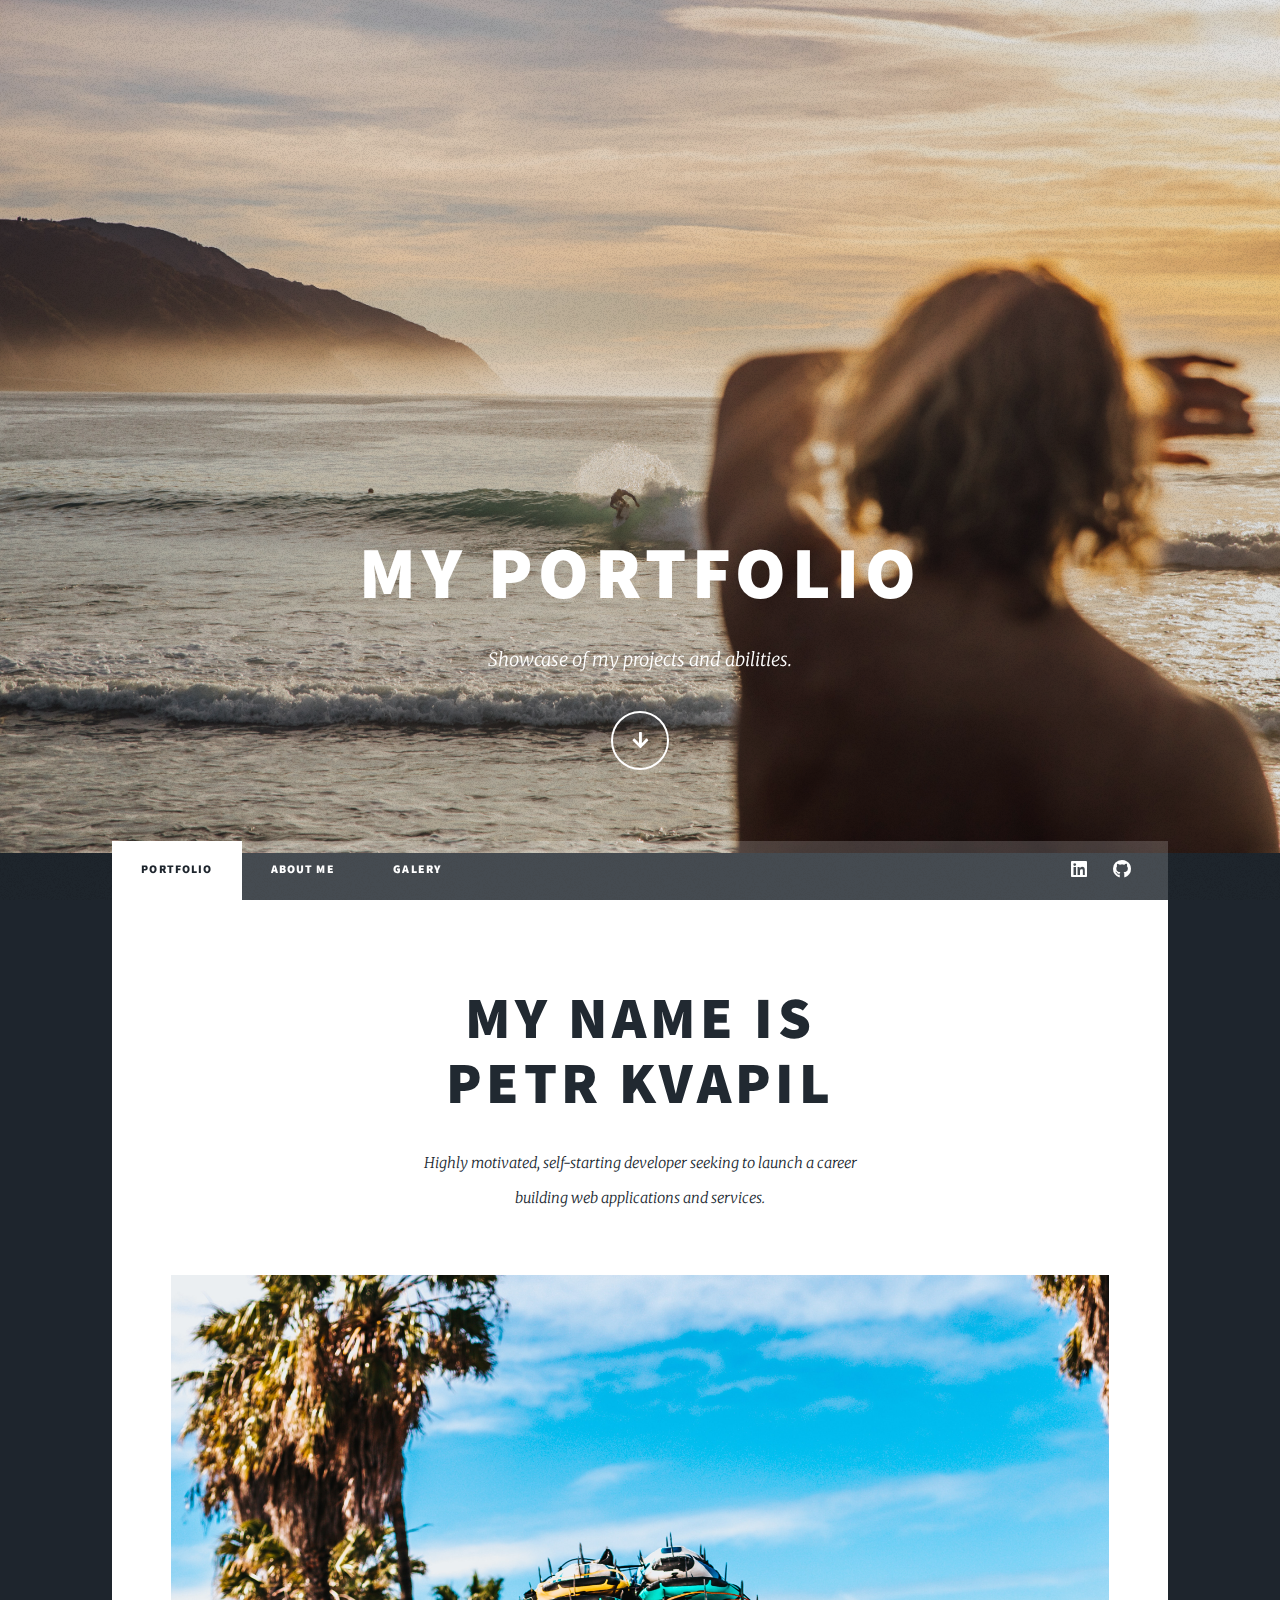
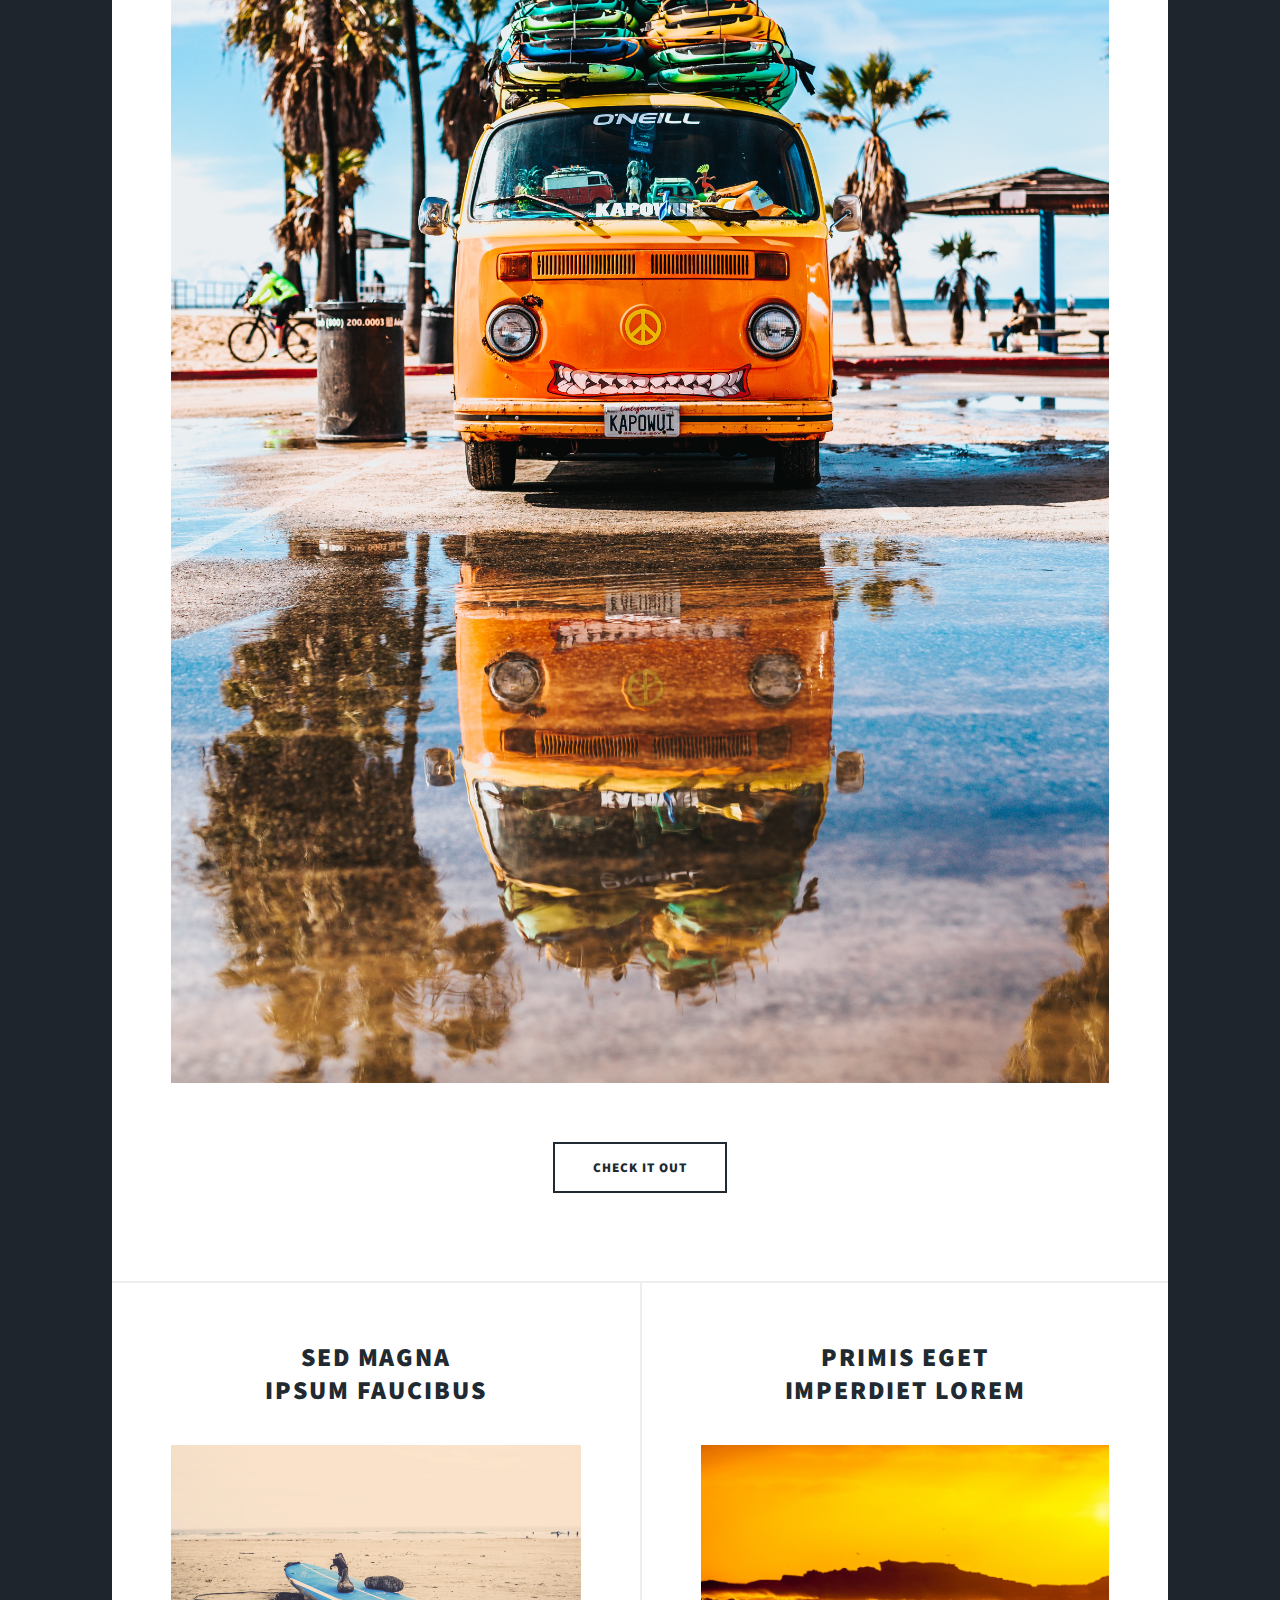
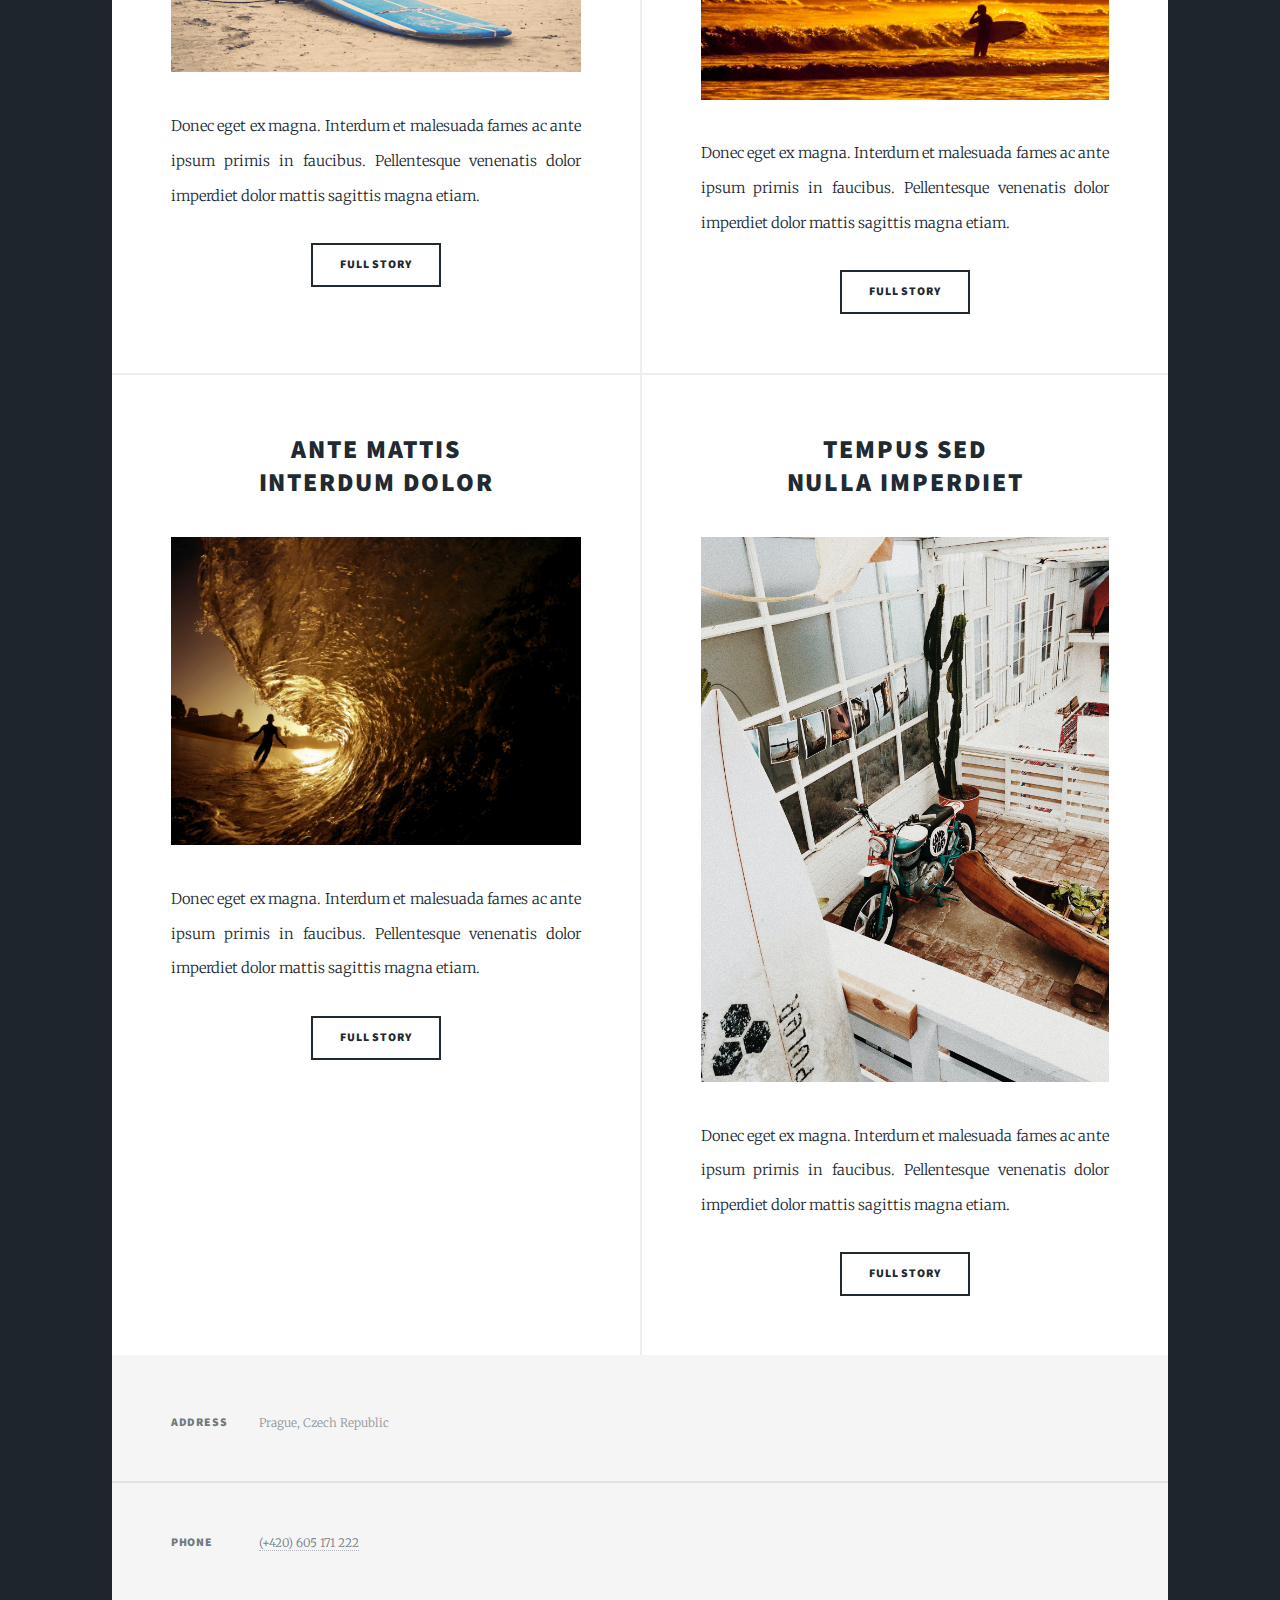
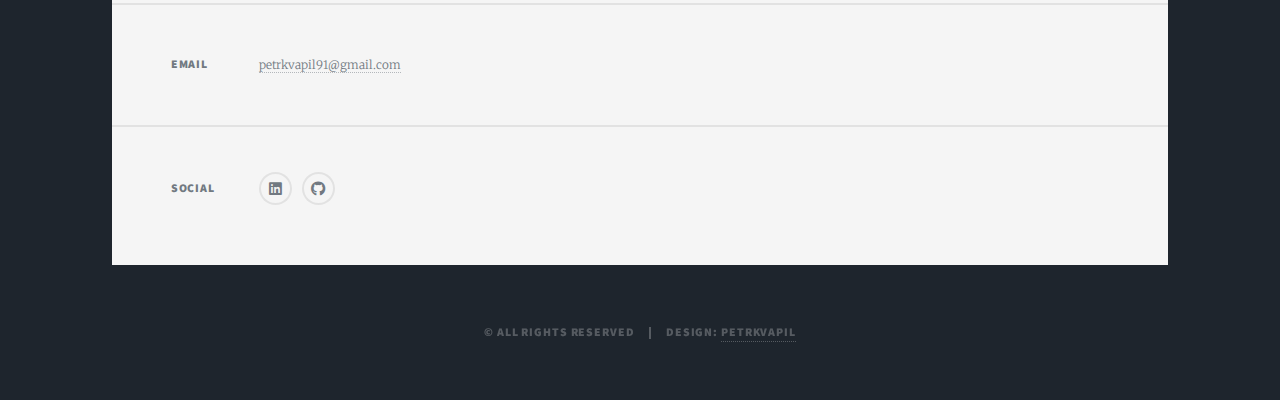
==== index.html @ bbcdee6f "portfolio update" ====
<!DOCTYPE HTML>
<html>
	<head>
		<title>PetrKl-Portfolio</title>
		<meta charset="utf-8" />
		<meta name="viewport" content="width=device-width, initial-scale=1, user-scalable=no" />
		<link rel="stylesheet" href="assets/css/main.css" />
		<noscript><link rel="stylesheet" href="assets/css/noscript.css" /></noscript>
	</head>
	<body class="is-preload">

		<!-- Wrapper -->
			<div id="wrapper" class="fade-in">

				<!-- Intro -->
					<div id="intro">
						<h1>My Portfolio</h1>
						<p>Showcase of my projects and abilities.</p>
						<ul class="actions">
							<li><a href="#header" class="button icon solid solo fa-arrow-down scrolly">Continue</a></li>
						</ul>
					</div>

				<!-- Header -->
					<header id="header">
						<a href="index.html" class="logo">Home</a>
					</header>

				<!-- Nav -->
					<nav id="nav">
						<ul class="links">
							<li class="active"><a href="index.html">Portfolio</a></li>
							<li><a href="generic.html">About Me</a></li>
							<li><a href="elements.html">Galery</a></li>
						</ul>
						<ul class="icons">
							<li><a href="https://www.linkedin.com/in/petrkvapil91/" class="icon brands fa-linkedin"><span class="label">LinkedIn</span></a></li>
							<li><a href="https://github.com/petrkvapil91" class="icon brands fa-github"><span class="label">GitHub</span></a></li>
						</ul>
					</nav>

				<!-- Main -->
					<div id="main">

						<!-- Featured Post -->
							<article class="post featured">
								<header class="major">
									<h2><a href="#">My name is<br />
									Petr Kvapil</a></h2>
									<p>Highly motivated, self-starting developer seeking to launch a career <br />
									building web applications and services.<br /></p>
								</header>
								<a href="#" class="image main"><img src="images/pic01.jpg" alt="" /></a>
								<ul class="actions special">
									<li><a href="#" class="button large">Check it out</a></li>
								</ul>
							</article>

						<!-- Posts -->
							<section class="posts">
								<article>
									<header>
										<h2><a href="#">Sed magna<br />
										ipsum faucibus</a></h2>
									</header>
									<a href="#" class="image fit"><img src="images/pic02.jpg" alt="" /></a>
									<p>Donec eget ex magna. Interdum et malesuada fames ac ante ipsum primis in faucibus. Pellentesque venenatis dolor imperdiet dolor mattis sagittis magna etiam.</p>
									<ul class="actions special">
										<li><a href="#" class="button">Full Story</a></li>
									</ul>
								</article>
								<article>
									<header>
										<h2><a href="#">Primis eget<br />
										imperdiet lorem</a></h2>
									</header>
									<a href="#" class="image fit"><img src="images/pic03.jpg" alt="" /></a>
									<p>Donec eget ex magna. Interdum et malesuada fames ac ante ipsum primis in faucibus. Pellentesque venenatis dolor imperdiet dolor mattis sagittis magna etiam.</p>
									<ul class="actions special">
										<li><a href="#" class="button">Full Story</a></li>
									</ul>
								</article>
								<article>
									<header>
										<h2><a href="#">Ante mattis<br />
										interdum dolor</a></h2>
									</header>
									<a href="#" class="image fit"><img src="images/pic04.jpg" alt="" /></a>
									<p>Donec eget ex magna. Interdum et malesuada fames ac ante ipsum primis in faucibus. Pellentesque venenatis dolor imperdiet dolor mattis sagittis magna etiam.</p>
									<ul class="actions special">
										<li><a href="#" class="button">Full Story</a></li>
									</ul>
								</article>
								<article>
									<header>
										<h2><a href="#">Tempus sed<br />
										nulla imperdiet</a></h2>
									</header>
									<a href="#" class="image fit"><img src="images/pic05.jpg" alt="" /></a>
									<p>Donec eget ex magna. Interdum et malesuada fames ac ante ipsum primis in faucibus. Pellentesque venenatis dolor imperdiet dolor mattis sagittis magna etiam.</p>
									<ul class="actions special">
										<li><a href="#" class="button">Full Story</a></li>
									</ul>
								</article>
							</section>

					</div>

				<!-- Footer -->
					<footer id="footer">
						<section class="split contact">
							<section class="alt">
								<h3>Address</h3>
								<p>Prague, Czech Republic</p>
							</section>
							<section>
								<h3>Phone</h3>
								<p><a href="#">(+420) 605 171 222</a></p>
							</section>
							<section>
								<h3>Email</h3>
								<p><a href="#">petrkvapil91@gmail.com</a></p>
							</section>
							<section>
								<h3>Social</h3>
								<ul class="icons alt">
									<li><a href="https://www.linkedin.com/in/petrkvapil91/" class="icon brands alt fa-linkedin"><span class="label">LinkedIn</span></a></li>
									<li><a href="https://github.com/petrkvapil91" class="icon brands alt fa-github"><span class="label">GitHub</span></a></li>
								</ul>
							</section>
						</section>
					</footer>

				<!-- Copyright -->
					<div id="copyright">
						<ul><li>&copy; All Rights reserved</li><li>Design: <a href="https://github.com/petrkvapil91">PetrKvapil</a></li></ul>
					</div>

			</div>

		<!-- Scripts -->
			<script src="assets/js/jquery.min.js"></script>
			<script src="assets/js/jquery.scrollex.min.js"></script>
			<script src="assets/js/jquery.scrolly.min.js"></script>
			<script src="assets/js/browser.min.js"></script>
			<script src="assets/js/breakpoints.min.js"></script>
			<script src="assets/js/util.js"></script>
			<script src="assets/js/main.js"></script>

	</body>
</html>
---- assets/css/main.css ----
@import url(fontawesome-all.min.css);
@import url("https://fonts.googleapis.com/css?family=Merriweather:300,700,300italic,700italic|Source+Sans+Pro:900");

/*
	Massively by HTML5 UP
	html5up.net | @ajlkn
	Free for personal and commercial use under the CCA 3.0 license (html5up.net/license)
*/

html, body, div, span, applet, object,
iframe, h1, h2, h3, h4, h5, h6, p, blockquote,
pre, a, abbr, acronym, address, big, cite,
code, del, dfn, em, img, ins, kbd, q, s, samp,
small, strike, strong, sub, sup, tt, var, b,
u, i, center, dl, dt, dd, ol, ul, li, fieldset,
form, label, legend, table, caption, tbody,
tfoot, thead, tr, th, td, article, aside,
canvas, details, embed, figure, figcaption,
footer, header, hgroup, menu, nav, output, ruby,
section, summary, time, mark, audio, video {
	margin: 0;
	padding: 0;
	border: 0;
	font-size: 100%;
	font: inherit;
	vertical-align: baseline;}

article, aside, details, figcaption, figure,
footer, header, hgroup, menu, nav, section {
	display: block;}

body {
	line-height: 1;
}

ol, ul {
	list-style: none;
}

blockquote, q {
	quotes: none;
}

	blockquote:before, blockquote:after, q:before, q:after {
		content: '';
		content: none;
	}

table {
	border-collapse: collapse;
	border-spacing: 0;
}

body {
	-webkit-text-size-adjust: none;
}

mark {
	background-color: transparent;
	color: inherit;
}

input::-moz-focus-inner {
	border: 0;
	padding: 0;
}

input, select, textarea {
	-moz-appearance: none;
	-webkit-appearance: none;
	-ms-appearance: none;
	appearance: none;
}

/* Basic */

	@-ms-viewport {
		width: device-width;
	}

	body {
		-ms-overflow-style: scrollbar;
	}

	@media screen and (max-width: 480px) {

		html, body {
			min-width: 320px;
		}

	}

	html {
		box-sizing: border-box;
	}

	*, *:before, *:after {
		box-sizing: inherit;
	}

	body {
		background-color: #1e252d;
	}

		body.is-preload *, body.is-preload *:before, body.is-preload *:after {
			-moz-animation: none !important;
			-webkit-animation: none !important;
			-ms-animation: none !important;
			animation: none !important;
			-moz-transition: none !important;
			-webkit-transition: none !important;
			-ms-transition: none !important;
			transition: none !important;
		}

/* Type */

	html {
		font-size: 16pt;
	}

		@media screen and (max-width: 1680px) {

			html {
				font-size: 12pt;
			}

		}

		@media screen and (max-width: 1280px) {

			html {
				font-size: 11pt;
			}

		}

		@media screen and (max-width: 360px) {

			html {
				font-size: 10pt;
			}

		}

	body {
		color: #212931;
	}

	body, input, select, textarea {
		font-family: "Merriweather", Georgia, serif;
		font-weight: 300;
		font-size: 1rem;
		line-height: 2.375;
	}

	a {
		-moz-transition: color 0.2s ease-in-out, background-color 0.2s ease-in-out, border-color 0.2s ease-in-out, box-shadow 0.2s ease-in-out;
		-webkit-transition: color 0.2s ease-in-out, background-color 0.2s ease-in-out, border-color 0.2s ease-in-out, box-shadow 0.2s ease-in-out;
		-ms-transition: color 0.2s ease-in-out, background-color 0.2s ease-in-out, border-color 0.2s ease-in-out, box-shadow 0.2s ease-in-out;
		transition: color 0.2s ease-in-out, background-color 0.2s ease-in-out, border-color 0.2s ease-in-out, box-shadow 0.2s ease-in-out;
		border-bottom: dotted 1px;
		text-decoration: none;
	}

		a:hover {
			border-bottom-color: transparent;
		}

	strong, b {
		font-weight: 600;
	}

	em, i {
		font-style: italic;
	}

	p {
		text-align: justify;
		margin: 0 0 2rem 0;
	}

	h1, h2, h3, h4, h5, h6 {
		font-family: "Source Sans Pro", Helvetica, sans-serif;
		font-weight: 900;
		line-height: 1.5;
		letter-spacing: 0.075em;
		text-transform: uppercase;
		margin: 0 0 1rem 0;
	}

		h1 a, h2 a, h3 a, h4 a, h5 a, h6 a {
			border-bottom: 0;
			color: inherit;
			text-decoration: none;
		}

	h1 {
		font-size: 4rem;
		line-height: 1.1;
		margin: 0 0 2rem 0;
	}

	h2 {
		font-size: 1.75rem;
		line-height: 1.3;
		margin: 0 0 1.5rem 0;
	}

	h3 {
		font-size: 1.25rem;
		margin: 0 0 1.5rem 0;
	}

	h4 {
		font-size: 1rem;
	}

	h5 {
		font-size: 0.9rem;
	}

	h6 {
		font-size: 0.8rem;
	}

	sub {
		font-size: 0.8rem;
		position: relative;
		top: 0.5rem;
	}

	sup {
		font-size: 0.8rem;
		position: relative;
		top: -0.5rem;
	}

	blockquote {
		border-left: solid 4px;
		font-style: italic;
		margin: 0 0 2rem 0;
		padding: 0.5rem 0 0.5rem 2rem;
	}

	code {
		border: solid 2px;
		font-family: "Courier New", monospace;
		font-size: 0.9rem;
		margin: 0 0.25rem;
		padding: 0.25rem 0.65rem;
	}

	pre {
		-webkit-overflow-scrolling: touch;
		font-family: "Courier New", monospace;
		font-size: 0.9rem;
		margin: 0 0 2rem 0;
	}

		pre code {
			display: block;
			line-height: 1.75;
			padding: 1rem 1.5rem;
			overflow-x: auto;
		}

	hr {
		border: 0;
		border-bottom: solid 2px;
		margin: 3rem 0;
	}

		hr.major {
			margin: 5rem 0;
		}

	.align-left {
		text-align: left;
	}

	.align-center {
		text-align: center;
	}

	.align-right {
		text-align: right;
	}

	input, select, textarea {
		color: #212931;
	}

	a {
		color: #212931;
		border-bottom-color: rgba(33, 41, 49, 0.5);
	}

		a:hover {
			border-bottom-color: transparent;
			color: #18bfef !important;
		}

	strong, b {
		color: #212931;
	}

	h1, h2, h3, h4, h5, h6 {
		color: #212931;
	}

	blockquote {
		border-left-color: #eeeeee;
	}

	code {
		background: rgba(220, 220, 220, 0.25);
		border-color: #eeeeee;
	}

	hr {
		border-bottom-color: #eeeeee;
	}

/* Row */

	.row {
		display: flex;
		flex-wrap: wrap;
		box-sizing: border-box;
		align-items: stretch;
	}

		.row > * {
			box-sizing: border-box;
		}

		.row.gtr-uniform > * > :last-child {
			margin-bottom: 0;
		}

		.row.aln-left {
			justify-content: flex-start;
		}

		.row.aln-center {
			justify-content: center;
		}

		.row.aln-right {
			justify-content: flex-end;
		}

		.row.aln-top {
			align-items: flex-start;
		}

		.row.aln-middle {
			align-items: center;
		}

		.row.aln-bottom {
			align-items: flex-end;
		}

		.row > .imp {
			order: -1;
		}

		.row > .col-1 {
			width: 8.33333%;
		}

		.row > .off-1 {
			margin-left: 8.33333%;
		}

		.row > .col-2 {
			width: 16.66667%;
		}

		.row > .off-2 {
			margin-left: 16.66667%;
		}

		.row > .col-3 {
			width: 25%;
		}

		.row > .off-3 {
			margin-left: 25%;
		}

		.row > .col-4 {
			width: 33.33333%;
		}

		.row > .off-4 {
			margin-left: 33.33333%;
		}

		.row > .col-5 {
			width: 41.66667%;
		}

		.row > .off-5 {
			margin-left: 41.66667%;
		}

		.row > .col-6 {
			width: 50%;
		}

		.row > .off-6 {
			margin-left: 50%;
		}

		.row > .col-7 {
			width: 58.33333%;
		}

		.row > .off-7 {
			margin-left: 58.33333%;
		}

		.row > .col-8 {
			width: 66.66667%;
		}

		.row > .off-8 {
			margin-left: 66.66667%;
		}

		.row > .col-9 {
			width: 75%;
		}

		.row > .off-9 {
			margin-left: 75%;
		}

		.row > .col-10 {
			width: 83.33333%;
		}

		.row > .off-10 {
			margin-left: 83.33333%;
		}

		.row > .col-11 {
			width: 91.66667%;
		}

		.row > .off-11 {
			margin-left: 91.66667%;
		}

		.row > .col-12 {
			width: 100%;
		}

		.row > .off-12 {
			margin-left: 100%;
		}

		.row.gtr-0 {
			margin-top: 0;
			margin-left: 0rem;
		}

			.row.gtr-0 > * {
				padding: 0 0 0 0rem;
			}

			.row.gtr-0.gtr-uniform {
				margin-top: 0rem;
			}

				.row.gtr-0.gtr-uniform > * {
					padding-top: 0rem;
				}

		.row.gtr-25 {
			margin-top: 0;
			margin-left: -0.375rem;
		}

			.row.gtr-25 > * {
				padding: 0 0 0 0.375rem;
			}

			.row.gtr-25.gtr-uniform {
				margin-top: -0.375rem;
			}

				.row.gtr-25.gtr-uniform > * {
					padding-top: 0.375rem;
				}

		.row.gtr-50 {
			margin-top: 0;
			margin-left: -0.75rem;
		}

			.row.gtr-50 > * {
				padding: 0 0 0 0.75rem;
			}

			.row.gtr-50.gtr-uniform {
				margin-top: -0.75rem;
			}

				.row.gtr-50.gtr-uniform > * {
					padding-top: 0.75rem;
				}

		.row {
			margin-top: 0;
			margin-left: -1.5rem;
		}

			.row > * {
				padding: 0 0 0 1.5rem;
			}

			.row.gtr-uniform {
				margin-top: -1.5rem;
			}

				.row.gtr-uniform > * {
					padding-top: 1.5rem;
				}

		.row.gtr-150 {
			margin-top: 0;
			margin-left: -2.25rem;
		}

			.row.gtr-150 > * {
				padding: 0 0 0 2.25rem;
			}

			.row.gtr-150.gtr-uniform {
				margin-top: -2.25rem;
			}

				.row.gtr-150.gtr-uniform > * {
					padding-top: 2.25rem;
				}

		.row.gtr-200 {
			margin-top: 0;
			margin-left: -3rem;
		}

			.row.gtr-200 > * {
				padding: 0 0 0 3rem;
			}

			.row.gtr-200.gtr-uniform {
				margin-top: -3rem;
			}

				.row.gtr-200.gtr-uniform > * {
					padding-top: 3rem;
				}

		@media screen and (max-width: 1680px) {

			.row {
				display: flex;
				flex-wrap: wrap;
				box-sizing: border-box;
				align-items: stretch;
			}

				.row > * {
					box-sizing: border-box;
				}

				.row.gtr-uniform > * > :last-child {
					margin-bottom: 0;
				}

				.row.aln-left {
					justify-content: flex-start;
				}

				.row.aln-center {
					justify-content: center;
				}

				.row.aln-right {
					justify-content: flex-end;
				}

				.row.aln-top {
					align-items: flex-start;
				}

				.row.aln-middle {
					align-items: center;
				}

				.row.aln-bottom {
					align-items: flex-end;
				}

				.row > .imp-xlarge {
					order: -1;
				}

				.row > .col-1-xlarge {
					width: 8.33333%;
				}

				.row > .off-1-xlarge {
					margin-left: 8.33333%;
				}

				.row > .col-2-xlarge {
					width: 16.66667%;
				}

				.row > .off-2-xlarge {
					margin-left: 16.66667%;
				}

				.row > .col-3-xlarge {
					width: 25%;
				}

				.row > .off-3-xlarge {
					margin-left: 25%;
				}

				.row > .col-4-xlarge {
					width: 33.33333%;
				}

				.row > .off-4-xlarge {
					margin-left: 33.33333%;
				}

				.row > .col-5-xlarge {
					width: 41.66667%;
				}

				.row > .off-5-xlarge {
					margin-left: 41.66667%;
				}

				.row > .col-6-xlarge {
					width: 50%;
				}

				.row > .off-6-xlarge {
					margin-left: 50%;
				}

				.row > .col-7-xlarge {
					width: 58.33333%;
				}

				.row > .off-7-xlarge {
					margin-left: 58.33333%;
				}

				.row > .col-8-xlarge {
					width: 66.66667%;
				}

				.row > .off-8-xlarge {
					margin-left: 66.66667%;
				}

				.row > .col-9-xlarge {
					width: 75%;
				}

				.row > .off-9-xlarge {
					margin-left: 75%;
				}

				.row > .col-10-xlarge {
					width: 83.33333%;
				}

				.row > .off-10-xlarge {
					margin-left: 83.33333%;
				}

				.row > .col-11-xlarge {
					width: 91.66667%;
				}

				.row > .off-11-xlarge {
					margin-left: 91.66667%;
				}

				.row > .col-12-xlarge {
					width: 100%;
				}

				.row > .off-12-xlarge {
					margin-left: 100%;
				}

				.row.gtr-0 {
					margin-top: 0;
					margin-left: 0rem;
				}

					.row.gtr-0 > * {
						padding: 0 0 0 0rem;
					}

					.row.gtr-0.gtr-uniform {
						margin-top: 0rem;
					}

						.row.gtr-0.gtr-uniform > * {
							padding-top: 0rem;
						}

				.row.gtr-25 {
					margin-top: 0;
					margin-left: -0.375rem;
				}

					.row.gtr-25 > * {
						padding: 0 0 0 0.375rem;
					}

					.row.gtr-25.gtr-uniform {
						margin-top: -0.375rem;
					}

						.row.gtr-25.gtr-uniform > * {
							padding-top: 0.375rem;
						}

				.row.gtr-50 {
					margin-top: 0;
					margin-left: -0.75rem;
				}

					.row.gtr-50 > * {
						padding: 0 0 0 0.75rem;
					}

					.row.gtr-50.gtr-uniform {
						margin-top: -0.75rem;
					}

						.row.gtr-50.gtr-uniform > * {
							padding-top: 0.75rem;
						}

				.row {
					margin-top: 0;
					margin-left: -1.5rem;
				}

					.row > * {
						padding: 0 0 0 1.5rem;
					}

					.row.gtr-uniform {
						margin-top: -1.5rem;
					}

						.row.gtr-uniform > * {
							padding-top: 1.5rem;
						}

				.row.gtr-150 {
					margin-top: 0;
					margin-left: -2.25rem;
				}

					.row.gtr-150 > * {
						padding: 0 0 0 2.25rem;
					}

					.row.gtr-150.gtr-uniform {
						margin-top: -2.25rem;
					}

						.row.gtr-150.gtr-uniform > * {
							padding-top: 2.25rem;
						}

				.row.gtr-200 {
					margin-top: 0;
					margin-left: -3rem;
				}

					.row.gtr-200 > * {
						padding: 0 0 0 3rem;
					}

					.row.gtr-200.gtr-uniform {
						margin-top: -3rem;
					}

						.row.gtr-200.gtr-uniform > * {
							padding-top: 3rem;
						}

		}

		@media screen and (max-width: 1280px) {

			.row {
				display: flex;
				flex-wrap: wrap;
				box-sizing: border-box;
				align-items: stretch;
			}

				.row > * {
					box-sizing: border-box;
				}

				.row.gtr-uniform > * > :last-child {
					margin-bottom: 0;
				}

				.row.aln-left {
					justify-content: flex-start;
				}

				.row.aln-center {
					justify-content: center;
				}

				.row.aln-right {
					justify-content: flex-end;
				}

				.row.aln-top {
					align-items: flex-start;
				}

				.row.aln-middle {
					align-items: center;
				}

				.row.aln-bottom {
					align-items: flex-end;
				}

				.row > .imp-large {
					order: -1;
				}

				.row > .col-1-large {
					width: 8.33333%;
				}

				.row > .off-1-large {
					margin-left: 8.33333%;
				}

				.row > .col-2-large {
					width: 16.66667%;
				}

				.row > .off-2-large {
					margin-left: 16.66667%;
				}

				.row > .col-3-large {
					width: 25%;
				}

				.row > .off-3-large {
					margin-left: 25%;
				}

				.row > .col-4-large {
					width: 33.33333%;
				}

				.row > .off-4-large {
					margin-left: 33.33333%;
				}

				.row > .col-5-large {
					width: 41.66667%;
				}

				.row > .off-5-large {
					margin-left: 41.66667%;
				}

				.row > .col-6-large {
					width: 50%;
				}

				.row > .off-6-large {
					margin-left: 50%;
				}

				.row > .col-7-large {
					width: 58.33333%;
				}

				.row > .off-7-large {
					margin-left: 58.33333%;
				}

				.row > .col-8-large {
					width: 66.66667%;
				}

				.row > .off-8-large {
					margin-left: 66.66667%;
				}

				.row > .col-9-large {
					width: 75%;
				}

				.row > .off-9-large {
					margin-left: 75%;
				}

				.row > .col-10-large {
					width: 83.33333%;
				}

				.row > .off-10-large {
					margin-left: 83.33333%;
				}

				.row > .col-11-large {
					width: 91.66667%;
				}

				.row > .off-11-large {
					margin-left: 91.66667%;
				}

				.row > .col-12-large {
					width: 100%;
				}

				.row > .off-12-large {
					margin-left: 100%;
				}

				.row.gtr-0 {
					margin-top: 0;
					margin-left: 0rem;
				}

					.row.gtr-0 > * {
						padding: 0 0 0 0rem;
					}

					.row.gtr-0.gtr-uniform {
						margin-top: 0rem;
					}

						.row.gtr-0.gtr-uniform > * {
							padding-top: 0rem;
						}

				.row.gtr-25 {
					margin-top: 0;
					margin-left: -0.375rem;
				}

					.row.gtr-25 > * {
						padding: 0 0 0 0.375rem;
					}

					.row.gtr-25.gtr-uniform {
						margin-top: -0.375rem;
					}

						.row.gtr-25.gtr-uniform > * {
							padding-top: 0.375rem;
						}

				.row.gtr-50 {
					margin-top: 0;
					margin-left: -0.75rem;
				}

					.row.gtr-50 > * {
						padding: 0 0 0 0.75rem;
					}

					.row.gtr-50.gtr-uniform {
						margin-top: -0.75rem;
					}

						.row.gtr-50.gtr-uniform > * {
							padding-top: 0.75rem;
						}

				.row {
					margin-top: 0;
					margin-left: -1.5rem;
				}

					.row > * {
						padding: 0 0 0 1.5rem;
					}

					.row.gtr-uniform {
						margin-top: -1.5rem;
					}

						.row.gtr-uniform > * {
							padding-top: 1.5rem;
						}

				.row.gtr-150 {
					margin-top: 0;
					margin-left: -2.25rem;
				}

					.row.gtr-150 > * {
						padding: 0 0 0 2.25rem;
					}

					.row.gtr-150.gtr-uniform {
						margin-top: -2.25rem;
					}

						.row.gtr-150.gtr-uniform > * {
							padding-top: 2.25rem;
						}

				.row.gtr-200 {
					margin-top: 0;
					margin-left: -3rem;
				}

					.row.gtr-200 > * {
						padding: 0 0 0 3rem;
					}

					.row.gtr-200.gtr-uniform {
						margin-top: -3rem;
					}

						.row.gtr-200.gtr-uniform > * {
							padding-top: 3rem;
						}

		}

		@media screen and (max-width: 980px) {

			.row {
				display: flex;
				flex-wrap: wrap;
				box-sizing: border-box;
				align-items: stretch;
			}

				.row > * {
					box-sizing: border-box;
				}

				.row.gtr-uniform > * > :last-child {
					margin-bottom: 0;
				}

				.row.aln-left {
					justify-content: flex-start;
				}

				.row.aln-center {
					justify-content: center;
				}

				.row.aln-right {
					justify-content: flex-end;
				}

				.row.aln-top {
					align-items: flex-start;
				}

				.row.aln-middle {
					align-items: center;
				}

				.row.aln-bottom {
					align-items: flex-end;
				}

				.row > .imp-medium {
					order: -1;
				}

				.row > .col-1-medium {
					width: 8.33333%;
				}

				.row > .off-1-medium {
					margin-left: 8.33333%;
				}

				.row > .col-2-medium {
					width: 16.66667%;
				}

				.row > .off-2-medium {
					margin-left: 16.66667%;
				}

				.row > .col-3-medium {
					width: 25%;
				}

				.row > .off-3-medium {
					margin-left: 25%;
				}

				.row > .col-4-medium {
					width: 33.33333%;
				}

				.row > .off-4-medium {
					margin-left: 33.33333%;
				}

				.row > .col-5-medium {
					width: 41.66667%;
				}

				.row > .off-5-medium {
					margin-left: 41.66667%;
				}

				.row > .col-6-medium {
					width: 50%;
				}

				.row > .off-6-medium {
					margin-left: 50%;
				}

				.row > .col-7-medium {
					width: 58.33333%;
				}

				.row > .off-7-medium {
					margin-left: 58.33333%;
				}

				.row > .col-8-medium {
					width: 66.66667%;
				}

				.row > .off-8-medium {
					margin-left: 66.66667%;
				}

				.row > .col-9-medium {
					width: 75%;
				}

				.row > .off-9-medium {
					margin-left: 75%;
				}

				.row > .col-10-medium {
					width: 83.33333%;
				}

				.row > .off-10-medium {
					margin-left: 83.33333%;
				}

				.row > .col-11-medium {
					width: 91.66667%;
				}

				.row > .off-11-medium {
					margin-left: 91.66667%;
				}

				.row > .col-12-medium {
					width: 100%;
				}

				.row > .off-12-medium {
					margin-left: 100%;
				}

				.row.gtr-0 {
					margin-top: 0;
					margin-left: 0rem;
				}

					.row.gtr-0 > * {
						padding: 0 0 0 0rem;
					}

					.row.gtr-0.gtr-uniform {
						margin-top: 0rem;
					}

						.row.gtr-0.gtr-uniform > * {
							padding-top: 0rem;
						}

				.row.gtr-25 {
					margin-top: 0;
					margin-left: -0.375rem;
				}

					.row.gtr-25 > * {
						padding: 0 0 0 0.375rem;
					}

					.row.gtr-25.gtr-uniform {
						margin-top: -0.375rem;
					}

						.row.gtr-25.gtr-uniform > * {
							padding-top: 0.375rem;
						}

				.row.gtr-50 {
					margin-top: 0;
					margin-left: -0.75rem;
				}

					.row.gtr-50 > * {
						padding: 0 0 0 0.75rem;
					}

					.row.gtr-50.gtr-uniform {
						margin-top: -0.75rem;
					}

						.row.gtr-50.gtr-uniform > * {
							padding-top: 0.75rem;
						}

				.row {
					margin-top: 0;
					margin-left: -1.5rem;
				}

					.row > * {
						padding: 0 0 0 1.5rem;
					}

					.row.gtr-uniform {
						margin-top: -1.5rem;
					}

						.row.gtr-uniform > * {
							padding-top: 1.5rem;
						}

				.row.gtr-150 {
					margin-top: 0;
					margin-left: -2.25rem;
				}

					.row.gtr-150 > * {
						padding: 0 0 0 2.25rem;
					}

					.row.gtr-150.gtr-uniform {
						margin-top: -2.25rem;
					}

						.row.gtr-150.gtr-uniform > * {
							padding-top: 2.25rem;
						}

				.row.gtr-200 {
					margin-top: 0;
					margin-left: -3rem;
				}

					.row.gtr-200 > * {
						padding: 0 0 0 3rem;
					}

					.row.gtr-200.gtr-uniform {
						margin-top: -3rem;
					}

						.row.gtr-200.gtr-uniform > * {
							padding-top: 3rem;
						}

		}

		@media screen and (max-width: 736px) {

			.row {
				display: flex;
				flex-wrap: wrap;
				box-sizing: border-box;
				align-items: stretch;
			}

				.row > * {
					box-sizing: border-box;
				}

				.row.gtr-uniform > * > :last-child {
					margin-bottom: 0;
				}

				.row.aln-left {
					justify-content: flex-start;
				}

				.row.aln-center {
					justify-content: center;
				}

				.row.aln-right {
					justify-content: flex-end;
				}

				.row.aln-top {
					align-items: flex-start;
				}

				.row.aln-middle {
					align-items: center;
				}

				.row.aln-bottom {
					align-items: flex-end;
				}

				.row > .imp-small {
					order: -1;
				}

				.row > .col-1-small {
					width: 8.33333%;
				}

				.row > .off-1-small {
					margin-left: 8.33333%;
				}

				.row > .col-2-small {
					width: 16.66667%;
				}

				.row > .off-2-small {
					margin-left: 16.66667%;
				}

				.row > .col-3-small {
					width: 25%;
				}

				.row > .off-3-small {
					margin-left: 25%;
				}

				.row > .col-4-small {
					width: 33.33333%;
				}

				.row > .off-4-small {
					margin-left: 33.33333%;
				}

				.row > .col-5-small {
					width: 41.66667%;
				}

				.row > .off-5-small {
					margin-left: 41.66667%;
				}

				.row > .col-6-small {
					width: 50%;
				}

				.row > .off-6-small {
					margin-left: 50%;
				}

				.row > .col-7-small {
					width: 58.33333%;
				}

				.row > .off-7-small {
					margin-left: 58.33333%;
				}

				.row > .col-8-small {
					width: 66.66667%;
				}

				.row > .off-8-small {
					margin-left: 66.66667%;
				}

				.row > .col-9-small {
					width: 75%;
				}

				.row > .off-9-small {
					margin-left: 75%;
				}

				.row > .col-10-small {
					width: 83.33333%;
				}

				.row > .off-10-small {
					margin-left: 83.33333%;
				}

				.row > .col-11-small {
					width: 91.66667%;
				}

				.row > .off-11-small {
					margin-left: 91.66667%;
				}

				.row > .col-12-small {
					width: 100%;
				}

				.row > .off-12-small {
					margin-left: 100%;
				}

				.row.gtr-0 {
					margin-top: 0;
					margin-left: 0rem;
				}

					.row.gtr-0 > * {
						padding: 0 0 0 0rem;
					}

					.row.gtr-0.gtr-uniform {
						margin-top: 0rem;
					}

						.row.gtr-0.gtr-uniform > * {
							padding-top: 0rem;
						}

				.row.gtr-25 {
					margin-top: 0;
					margin-left: -0.375rem;
				}

					.row.gtr-25 > * {
						padding: 0 0 0 0.375rem;
					}

					.row.gtr-25.gtr-uniform {
						margin-top: -0.375rem;
					}

						.row.gtr-25.gtr-uniform > * {
							padding-top: 0.375rem;
						}

				.row.gtr-50 {
					margin-top: 0;
					margin-left: -0.75rem;
				}

					.row.gtr-50 > * {
						padding: 0 0 0 0.75rem;
					}

					.row.gtr-50.gtr-uniform {
						margin-top: -0.75rem;
					}

						.row.gtr-50.gtr-uniform > * {
							padding-top: 0.75rem;
						}

				.row {
					margin-top: 0;
					margin-left: -1.5rem;
				}

					.row > * {
						padding: 0 0 0 1.5rem;
					}

					.row.gtr-uniform {
						margin-top: -1.5rem;
					}

						.row.gtr-uniform > * {
							padding-top: 1.5rem;
						}

				.row.gtr-150 {
					margin-top: 0;
					margin-left: -2.25rem;
				}

					.row.gtr-150 > * {
						padding: 0 0 0 2.25rem;
					}

					.row.gtr-150.gtr-uniform {
						margin-top: -2.25rem;
					}

						.row.gtr-150.gtr-uniform > * {
							padding-top: 2.25rem;
						}

				.row.gtr-200 {
					margin-top: 0;
					margin-left: -3rem;
				}

					.row.gtr-200 > * {
						padding: 0 0 0 3rem;
					}

					.row.gtr-200.gtr-uniform {
						margin-top: -3rem;
					}

						.row.gtr-200.gtr-uniform > * {
							padding-top: 3rem;
						}

		}

		@media screen and (max-width: 480px) {

			.row {
				display: flex;
				flex-wrap: wrap;
				box-sizing: border-box;
				align-items: stretch;
			}

				.row > * {
					box-sizing: border-box;
				}

				.row.gtr-uniform > * > :last-child {
					margin-bottom: 0;
				}

				.row.aln-left {
					justify-content: flex-start;
				}

				.row.aln-center {
					justify-content: center;
				}

				.row.aln-right {
					justify-content: flex-end;
				}

				.row.aln-top {
					align-items: flex-start;
				}

				.row.aln-middle {
					align-items: center;
				}

				.row.aln-bottom {
					align-items: flex-end;
				}

				.row > .imp-xsmall {
					order: -1;
				}

				.row > .col-1-xsmall {
					width: 8.33333%;
				}

				.row > .off-1-xsmall {
					margin-left: 8.33333%;
				}

				.row > .col-2-xsmall {
					width: 16.66667%;
				}

				.row > .off-2-xsmall {
					margin-left: 16.66667%;
				}

				.row > .col-3-xsmall {
					width: 25%;
				}

				.row > .off-3-xsmall {
					margin-left: 25%;
				}

				.row > .col-4-xsmall {
					width: 33.33333%;
				}

				.row > .off-4-xsmall {
					margin-left: 33.33333%;
				}

				.row > .col-5-xsmall {
					width: 41.66667%;
				}

				.row > .off-5-xsmall {
					margin-left: 41.66667%;
				}

				.row > .col-6-xsmall {
					width: 50%;
				}

				.row > .off-6-xsmall {
					margin-left: 50%;
				}

				.row > .col-7-xsmall {
					width: 58.33333%;
				}

				.row > .off-7-xsmall {
					margin-left: 58.33333%;
				}

				.row > .col-8-xsmall {
					width: 66.66667%;
				}

				.row > .off-8-xsmall {
					margin-left: 66.66667%;
				}

				.row > .col-9-xsmall {
					width: 75%;
				}

				.row > .off-9-xsmall {
					margin-left: 75%;
				}

				.row > .col-10-xsmall {
					width: 83.33333%;
				}

				.row > .off-10-xsmall {
					margin-left: 83.33333%;
				}

				.row > .col-11-xsmall {
					width: 91.66667%;
				}

				.row > .off-11-xsmall {
					margin-left: 91.66667%;
				}

				.row > .col-12-xsmall {
					width: 100%;
				}

				.row > .off-12-xsmall {
					margin-left: 100%;
				}

				.row.gtr-0 {
					margin-top: 0;
					margin-left: 0rem;
				}

					.row.gtr-0 > * {
						padding: 0 0 0 0rem;
					}

					.row.gtr-0.gtr-uniform {
						margin-top: 0rem;
					}

						.row.gtr-0.gtr-uniform > * {
							padding-top: 0rem;
						}

				.row.gtr-25 {
					margin-top: 0;
					margin-left: -0.375rem;
				}

					.row.gtr-25 > * {
						padding: 0 0 0 0.375rem;
					}

					.row.gtr-25.gtr-uniform {
						margin-top: -0.375rem;
					}

						.row.gtr-25.gtr-uniform > * {
							padding-top: 0.375rem;
						}

				.row.gtr-50 {
					margin-top: 0;
					margin-left: -0.75rem;
				}

					.row.gtr-50 > * {
						padding: 0 0 0 0.75rem;
					}

					.row.gtr-50.gtr-uniform {
						margin-top: -0.75rem;
					}

						.row.gtr-50.gtr-uniform > * {
							padding-top: 0.75rem;
						}

				.row {
					margin-top: 0;
					margin-left: -1.5rem;
				}

					.row > * {
						padding: 0 0 0 1.5rem;
					}

					.row.gtr-uniform {
						margin-top: -1.5rem;
					}

						.row.gtr-uniform > * {
							padding-top: 1.5rem;
						}

				.row.gtr-150 {
					margin-top: 0;
					margin-left: -2.25rem;
				}

					.row.gtr-150 > * {
						padding: 0 0 0 2.25rem;
					}

					.row.gtr-150.gtr-uniform {
						margin-top: -2.25rem;
					}

						.row.gtr-150.gtr-uniform > * {
							padding-top: 2.25rem;
						}

				.row.gtr-200 {
					margin-top: 0;
					margin-left: -3rem;
				}

					.row.gtr-200 > * {
						padding: 0 0 0 3rem;
					}

					.row.gtr-200.gtr-uniform {
						margin-top: -3rem;
					}

						.row.gtr-200.gtr-uniform > * {
							padding-top: 3rem;
						}

		}

		@media screen and (max-width: 360px) {

			.row {
				display: flex;
				flex-wrap: wrap;
				box-sizing: border-box;
				align-items: stretch;
			}

				.row > * {
					box-sizing: border-box;
				}

				.row.gtr-uniform > * > :last-child {
					margin-bottom: 0;
				}

				.row.aln-left {
					justify-content: flex-start;
				}

				.row.aln-center {
					justify-content: center;
				}

				.row.aln-right {
					justify-content: flex-end;
				}

				.row.aln-top {
					align-items: flex-start;
				}

				.row.aln-middle {
					align-items: center;
				}

				.row.aln-bottom {
					align-items: flex-end;
				}

				.row > .imp-xxsmall {
					order: -1;
				}

				.row > .col-1-xxsmall {
					width: 8.33333%;
				}

				.row > .off-1-xxsmall {
					margin-left: 8.33333%;
				}

				.row > .col-2-xxsmall {
					width: 16.66667%;
				}

				.row > .off-2-xxsmall {
					margin-left: 16.66667%;
				}

				.row > .col-3-xxsmall {
					width: 25%;
				}

				.row > .off-3-xxsmall {
					margin-left: 25%;
				}

				.row > .col-4-xxsmall {
					width: 33.33333%;
				}

				.row > .off-4-xxsmall {
					margin-left: 33.33333%;
				}

				.row > .col-5-xxsmall {
					width: 41.66667%;
				}

				.row > .off-5-xxsmall {
					margin-left: 41.66667%;
				}

				.row > .col-6-xxsmall {
					width: 50%;
				}

				.row > .off-6-xxsmall {
					margin-left: 50%;
				}

				.row > .col-7-xxsmall {
					width: 58.33333%;
				}

				.row > .off-7-xxsmall {
					margin-left: 58.33333%;
				}

				.row > .col-8-xxsmall {
					width: 66.66667%;
				}

				.row > .off-8-xxsmall {
					margin-left: 66.66667%;
				}

				.row > .col-9-xxsmall {
					width: 75%;
				}

				.row > .off-9-xxsmall {
					margin-left: 75%;
				}

				.row > .col-10-xxsmall {
					width: 83.33333%;
				}

				.row > .off-10-xxsmall {
					margin-left: 83.33333%;
				}

				.row > .col-11-xxsmall {
					width: 91.66667%;
				}

				.row > .off-11-xxsmall {
					margin-left: 91.66667%;
				}

				.row > .col-12-xxsmall {
					width: 100%;
				}

				.row > .off-12-xxsmall {
					margin-left: 100%;
				}

				.row.gtr-0 {
					margin-top: 0;
					margin-left: 0rem;
				}

					.row.gtr-0 > * {
						padding: 0 0 0 0rem;
					}

					.row.gtr-0.gtr-uniform {
						margin-top: 0rem;
					}

						.row.gtr-0.gtr-uniform > * {
							padding-top: 0rem;
						}

				.row.gtr-25 {
					margin-top: 0;
					margin-left: -0.375rem;
				}

					.row.gtr-25 > * {
						padding: 0 0 0 0.375rem;
					}

					.row.gtr-25.gtr-uniform {
						margin-top: -0.375rem;
					}

						.row.gtr-25.gtr-uniform > * {
							padding-top: 0.375rem;
						}

				.row.gtr-50 {
					margin-top: 0;
					margin-left: -0.75rem;
				}

					.row.gtr-50 > * {
						padding: 0 0 0 0.75rem;
					}

					.row.gtr-50.gtr-uniform {
						margin-top: -0.75rem;
					}

						.row.gtr-50.gtr-uniform > * {
							padding-top: 0.75rem;
						}

				.row {
					margin-top: 0;
					margin-left: -1.5rem;
				}

					.row > * {
						padding: 0 0 0 1.5rem;
					}

					.row.gtr-uniform {
						margin-top: -1.5rem;
					}

						.row.gtr-uniform > * {
							padding-top: 1.5rem;
						}

				.row.gtr-150 {
					margin-top: 0;
					margin-left: -2.25rem;
				}

					.row.gtr-150 > * {
						padding: 0 0 0 2.25rem;
					}

					.row.gtr-150.gtr-uniform {
						margin-top: -2.25rem;
					}

						.row.gtr-150.gtr-uniform > * {
							padding-top: 2.25rem;
						}

				.row.gtr-200 {
					margin-top: 0;
					margin-left: -3rem;
				}

					.row.gtr-200 > * {
						padding: 0 0 0 3rem;
					}

					.row.gtr-200.gtr-uniform {
						margin-top: -3rem;
					}

						.row.gtr-200.gtr-uniform > * {
							padding-top: 3rem;
						}

		}

/* Box */

	.box {
		border: solid 2px;
		margin-bottom: 2rem;
		padding: 1.5rem;
	}

		.box > :last-child,
		.box > :last-child > :last-child,
		.box > :last-child > :last-child > :last-child {
			margin-bottom: 0;
		}

		.box.alt {
			border: 0;
			border-radius: 0;
			padding: 0;
		}

	.box {
		border-color: #eeeeee;
	}

/* Button */

	input[type="submit"],
	input[type="reset"],
	input[type="button"],
	button,
	.button {
		-moz-appearance: none;
		-webkit-appearance: none;
		-ms-appearance: none;
		appearance: none;
		-moz-transition: background-color 0.2s ease-in-out, box-shadow 0.2s ease-in-out, color 0.2s ease-in-out;
		-webkit-transition: background-color 0.2s ease-in-out, box-shadow 0.2s ease-in-out, color 0.2s ease-in-out;
		-ms-transition: background-color 0.2s ease-in-out, box-shadow 0.2s ease-in-out, color 0.2s ease-in-out;
		transition: background-color 0.2s ease-in-out, box-shadow 0.2s ease-in-out, color 0.2s ease-in-out;
		border: 0;
		border-radius: 0;
		cursor: pointer;
		display: inline-block;
		font-family: "Source Sans Pro", Helvetica, sans-serif;
		font-size: 0.8rem;
		font-weight: 900;
		letter-spacing: 0.075em;
		height: 3rem;
		line-height: 3rem;
		padding: 0 2rem;
		text-align: center;
		text-decoration: none;
		text-transform: uppercase;
		white-space: nowrap;
	}

		input[type="submit"].icon:before,
		input[type="reset"].icon:before,
		input[type="button"].icon:before,
		button.icon:before,
		.button.icon:before {
			margin-right: 0.5rem;
		}

		input[type="submit"].icon.solo,
		input[type="reset"].icon.solo,
		input[type="button"].icon.solo,
		button.icon.solo,
		.button.icon.solo {
			position: relative;
			width: 4rem;
			height: 4rem;
			line-height: 4rem;
			border-radius: 4rem;
			text-indent: 4rem;
			overflow: hidden;
			padding: 0;
			white-space: nowrap;
		}

			input[type="submit"].icon.solo:before,
			input[type="reset"].icon.solo:before,
			input[type="button"].icon.solo:before,
			button.icon.solo:before,
			.button.icon.solo:before {
				position: absolute;
				display: block;
				top: 0;
				left: 0;
				width: inherit;
				height: inherit;
				line-height: inherit;
				font-size: 1.25rem;
				margin-right: 0;
				text-align: center;
				text-indent: 0;
			}

		input[type="submit"].fit,
		input[type="reset"].fit,
		input[type="button"].fit,
		button.fit,
		.button.fit {
			width: 100%;
		}

		input[type="submit"].small,
		input[type="reset"].small,
		input[type="button"].small,
		button.small,
		.button.small {
			font-size: 0.7rem;
			height: 2.5rem;
			line-height: 2.5rem;
			padding: 0 1.5rem;
		}

		input[type="submit"].large,
		input[type="reset"].large,
		input[type="button"].large,
		button.large,
		.button.large {
			font-size: 0.9rem;
			height: 3.5rem;
			line-height: 3.5rem;
			padding: 0 2.75rem;
		}

		@media screen and (max-width: 980px) {

			input[type="submit"],
			input[type="reset"],
			input[type="button"],
			button,
			.button {
				font-size: 0.9rem;
				height: 3.25rem;
				line-height: 3.25rem;
			}

				input[type="submit"].large,
				input[type="reset"].large,
				input[type="button"].large,
				button.large,
				.button.large {
					font-size: 1rem;
					height: 3.75rem;
					line-height: 3.75rem;
				}

		}

		input[type="submit"].disabled, input[type="submit"]:disabled,
		input[type="reset"].disabled,
		input[type="reset"]:disabled,
		input[type="button"].disabled,
		input[type="button"]:disabled,
		button.disabled,
		button:disabled,
		.button.disabled,
		.button:disabled {
			pointer-events: none;
			opacity: 0.25;
		}

	input[type="submit"],
	input[type="reset"],
	input[type="button"],
	button,
	.button {
		background-color: transparent;
		box-shadow: inset 0 0 0 2px #212931;
		color: #212931 !important;
	}

		input[type="submit"]:hover,
		input[type="reset"]:hover,
		input[type="button"]:hover,
		button:hover,
		.button:hover {
			box-shadow: inset 0 0 0 2px #18bfef;
			color: #18bfef !important;
		}

		input[type="submit"].primary,
		input[type="reset"].primary,
		input[type="button"].primary,
		button.primary,
		.button.primary {
			background-color: #212931;
			box-shadow: none;
			color: #ffffff !important;
		}

			input[type="submit"].primary:hover,
			input[type="reset"].primary:hover,
			input[type="button"].primary:hover,
			button.primary:hover,
			.button.primary:hover {
				background-color: #18bfef;
			}

/* Form */

	form {
		margin: 0 0 2rem 0;
	}

		form > :last-child {
			margin-bottom: 0;
		}

		form > .fields {
			display: -moz-flex;
			display: -webkit-flex;
			display: -ms-flex;
			display: flex;
			-moz-flex-wrap: wrap;
			-webkit-flex-wrap: wrap;
			-ms-flex-wrap: wrap;
			flex-wrap: wrap;
			width: calc(100% + 3rem);
			margin: -1.5rem 0 2rem -1.5rem;
		}

			form > .fields > .field {
				-moz-flex-grow: 0;
				-webkit-flex-grow: 0;
				-ms-flex-grow: 0;
				flex-grow: 0;
				-moz-flex-shrink: 0;
				-webkit-flex-shrink: 0;
				-ms-flex-shrink: 0;
				flex-shrink: 0;
				padding: 1.5rem 0 0 1.5rem;
				width: calc(100% - 1.5rem);
			}

				form > .fields > .field.half {
					width: calc(50% - 0.75rem);
				}

				form > .fields > .field.third {
					width: calc(100%/3 - 0.5rem);
				}

				form > .fields > .field.quarter {
					width: calc(25% - 0.375rem);
				}

		@media screen and (max-width: 480px) {

			form > .fields {
				width: calc(100% + 3rem);
				margin: -1.5rem 0 2rem -1.5rem;
			}

				form > .fields > .field {
					padding: 1.5rem 0 0 1.5rem;
					width: calc(100% - 1.5rem);
				}

					form > .fields > .field.half {
						width: calc(100% - 1.5rem);
					}

					form > .fields > .field.third {
						width: calc(100% - 1.5rem);
					}

					form > .fields > .field.quarter {
						width: calc(100% - 1.5rem);
					}

		}

	label {
		display: block;
		font-family: "Source Sans Pro", Helvetica, sans-serif;
		font-weight: 900;
		line-height: 1.5;
		letter-spacing: 0.075em;
		font-size: 0.8rem;
		text-transform: uppercase;
		margin: 0 0 0.75rem 0;
	}

		@media screen and (max-width: 980px) {

			label {
				font-size: 0.9rem;
			}

		}

	input[type="text"],
	input[type="password"],
	input[type="email"],
	select,
	textarea {
		-moz-appearance: none;
		-webkit-appearance: none;
		-ms-appearance: none;
		appearance: none;
		background: transparent;
		border-radius: 0;
		border: solid 2px;
		color: inherit;
		display: block;
		outline: 0;
		padding: 0 1rem;
		text-decoration: none;
		width: 100%;
	}

		input[type="text"]:invalid,
		input[type="password"]:invalid,
		input[type="email"]:invalid,
		select:invalid,
		textarea:invalid {
			box-shadow: none;
		}

	select {
		background-size: 1.25rem;
		background-repeat: no-repeat;
		background-position: calc(100% - 1rem) center;
		height: 3rem;
		padding-right: 3rem;
		text-overflow: ellipsis;
	}

		select:focus::-ms-value {
			background-color: transparent;
		}

		select::-ms-expand {
			display: none;
		}

	input[type="text"],
	input[type="password"],
	input[type="email"],
	select {
		height: 3rem;
	}

	textarea {
		padding: 0.75rem 1rem;
	}

	input[type="checkbox"],
	input[type="radio"] {
		-moz-appearance: none;
		-webkit-appearance: none;
		-ms-appearance: none;
		appearance: none;
		display: block;
		float: left;
		margin-right: -2rem;
		opacity: 0;
		width: 1rem;
		z-index: -1;
	}

		input[type="checkbox"] + label,
		input[type="radio"] + label {
			text-decoration: none;
			cursor: pointer;
			display: inline-block;
			font-size: 1rem;
			letter-spacing: 0;
			font-family: "Merriweather", Georgia, serif;
			text-transform: none;
			font-weight: 300;
			padding-left: 2.8rem;
			padding-right: 1rem;
			position: relative;
		}

			input[type="checkbox"] + label:before,
			input[type="radio"] + label:before {
				-moz-osx-font-smoothing: grayscale;
				-webkit-font-smoothing: antialiased;
				display: inline-block;
				font-style: normal;
				font-variant: normal;
				text-rendering: auto;
				line-height: 1;
				text-transform: none !important;
				font-family: 'Font Awesome 5 Free';
				font-weight: 900;
			}

			input[type="checkbox"] + label:before,
			input[type="radio"] + label:before {
				border-radius: 0;
				border: solid 2px;
				content: '';
				display: inline-block;
				font-size: 0.8rem;
				height: 1.8rem;
				left: 0;
				line-height: 1.65rem;
				position: absolute;
				text-align: center;
				top: -0.125rem;
				width: 1.8rem;
			}

		input[type="checkbox"]:checked + label:before,
		input[type="radio"]:checked + label:before {
			content: '\f00c';
		}

	input[type="checkbox"] + label:before {
		border-radius: 0;
	}

	input[type="radio"] + label:before {
		border-radius: 100%;
	}

	::-webkit-input-placeholder {
		opacity: 1.0;
	}

	:-moz-placeholder {
		opacity: 1.0;
	}

	::-moz-placeholder {
		opacity: 1.0;
	}

	:-ms-input-placeholder {
		opacity: 1.0;
	}

	label {
		color: #212931;
	}

	input[type="text"],
	input[type="password"],
	input[type="email"],
	select,
	textarea {
		border-color: #eeeeee;
	}

		input[type="text"]:focus,
		input[type="password"]:focus,
		input[type="email"]:focus,
		select:focus,
		textarea:focus {
			border-color: #18bfef;
		}

	select {
		background-image: url("data:image/svg+xml;charset=utf8,%3Csvg xmlns='http://www.w3.org/2000/svg' width='40' height='40' preserveAspectRatio='none' viewBox='0 0 40 40'%3E%3Cpath d='M9.4,12.3l10.4,10.4l10.4-10.4c0.2-0.2,0.5-0.4,0.9-0.4c0.3,0,0.6,0.1,0.9,0.4l3.3,3.3c0.2,0.2,0.4,0.5,0.4,0.9 c0,0.4-0.1,0.6-0.4,0.9L20.7,31.9c-0.2,0.2-0.5,0.4-0.9,0.4c-0.3,0-0.6-0.1-0.9-0.4L4.3,17.3c-0.2-0.2-0.4-0.5-0.4-0.9 c0-0.4,0.1-0.6,0.4-0.9l3.3-3.3c0.2-0.2,0.5-0.4,0.9-0.4S9.1,12.1,9.4,12.3z' fill='%23eeeeee' /%3E%3C/svg%3E");
	}

		select option {
			background-color: #ffffff;
			color: #212931;
		}

	.select-wrapper:before {
		color: #eeeeee;
	}

	input[type="checkbox"] + label,
	input[type="radio"] + label {
		color: #212931;
	}

		input[type="checkbox"] + label:before,
		input[type="radio"] + label:before {
			border-color: #eeeeee;
		}

	input[type="checkbox"]:checked + label:before,
	input[type="radio"]:checked + label:before {
		background-color: #212931;
		border-color: #212931;
		color: #ffffff;
	}

	input[type="checkbox"]:focus + label:before,
	input[type="radio"]:focus + label:before {
		border-color: #18bfef;
	}

	::-webkit-input-placeholder {
		color: #909498 !important;
	}

	:-moz-placeholder {
		color: #909498 !important;
	}

	::-moz-placeholder {
		color: #909498 !important;
	}

	:-ms-input-placeholder {
		color: #909498 !important;
	}

	.formerize-placeholder {
		color: #909498 !important;
	}

/* Icon */

	.icon {
		text-decoration: none;
		border-bottom: none;
		position: relative;
	}

		.icon:before {
			-moz-osx-font-smoothing: grayscale;
			-webkit-font-smoothing: antialiased;
			display: inline-block;
			font-style: normal;
			font-variant: normal;
			text-rendering: auto;
			line-height: 1;
			text-transform: none !important;
			font-family: 'Font Awesome 5 Free';
			font-weight: 400;
		}

		.icon > .label {
			display: none;
		}

		.icon:before {
			line-height: inherit;
		}

		.icon.solid:before {
			font-weight: 900;
		}

		.icon.brands:before {
			font-family: 'Font Awesome 5 Brands';
		}

/* Image */

	.image {
		border: 0;
		display: inline-block;
		position: relative;
	}

		.image img {
			display: block;
		}

		.image.left, .image.right {
			max-width: 40%;
		}

			.image.left img, .image.right img {
				width: 100%;
			}

		.image.left {
			float: left;
			margin: 0 2rem 2rem 0;
			top: 0.75rem;
		}

		.image.right {
			float: right;
			margin: 0 0 2rem 2rem;
			top: 0.75rem;
		}

		.image.fit {
			display: block;
			margin: 2.5rem 0;
			width: 100%;
		}

			.image.fit:first-child {
				margin-top: 0;
			}

			.image.fit img {
				width: 100%;
			}

		.image.main {
			display: block;
			margin: 4rem 0;
			width: 100%;
		}

			.image.main:first-child {
				margin-top: 0;
			}

			.image.main img {
				width: 100%;
			}

		@media screen and (max-width: 736px) {

			.image.fit {
				margin: 2rem 0;
			}

			.image.main {
				margin: 2rem 0;
			}

		}

	a.image {
		overflow: hidden;
	}

		a.image img {
			-moz-transition: -moz-transform 0.2s ease-out;
			-webkit-transition: -webkit-transform 0.2s ease-out;
			-ms-transition: -ms-transform 0.2s ease-out;
			transition: transform 0.2s ease-out;
		}

		a.image:hover img {
			-moz-transform: scale(1.05);
			-webkit-transform: scale(1.05);
			-ms-transform: scale(1.05);
			transform: scale(1.05);
		}

/* Actions */

	ul.actions {
		display: -moz-flex;
		display: -webkit-flex;
		display: -ms-flex;
		display: flex;
		cursor: default;
		list-style: none;
		margin-left: -1rem;
		padding-left: 0;
	}

		ul.actions li {
			padding: 0 0 0 1rem;
			vertical-align: middle;
		}

		ul.actions.special {
			-moz-justify-content: center;
			-webkit-justify-content: center;
			-ms-justify-content: center;
			justify-content: center;
			width: 100%;
			margin-left: 0;
		}

			ul.actions.special li:first-child {
				padding-left: 0;
			}

		ul.actions.stacked {
			-moz-flex-direction: column;
			-webkit-flex-direction: column;
			-ms-flex-direction: column;
			flex-direction: column;
			margin-left: 0;
		}

			ul.actions.stacked li {
				padding: 1.3rem 0 0 0;
			}

				ul.actions.stacked li:first-child {
					padding-top: 0;
				}

		ul.actions.fit {
			width: calc(100% + 1rem);
		}

			ul.actions.fit li {
				-moz-flex-grow: 1;
				-webkit-flex-grow: 1;
				-ms-flex-grow: 1;
				flex-grow: 1;
				-moz-flex-shrink: 1;
				-webkit-flex-shrink: 1;
				-ms-flex-shrink: 1;
				flex-shrink: 1;
				width: 100%;
			}

				ul.actions.fit li > * {
					width: 100%;
				}

			ul.actions.fit.stacked {
				width: 100%;
			}

		@media screen and (max-width: 480px) {

			ul.actions:not(.fixed) {
				-moz-flex-direction: column;
				-webkit-flex-direction: column;
				-ms-flex-direction: column;
				flex-direction: column;
				margin-left: 0;
				width: 100% !important;
			}

				ul.actions:not(.fixed) li {
					-moz-flex-grow: 1;
					-webkit-flex-grow: 1;
					-ms-flex-grow: 1;
					flex-grow: 1;
					-moz-flex-shrink: 1;
					-webkit-flex-shrink: 1;
					-ms-flex-shrink: 1;
					flex-shrink: 1;
					padding: 1rem 0 0 0;
					text-align: center;
					width: 100%;
				}

					ul.actions:not(.fixed) li > * {
						width: 100%;
					}

					ul.actions:not(.fixed) li:first-child {
						padding-top: 0;
					}

					ul.actions:not(.fixed) li input[type="submit"],
					ul.actions:not(.fixed) li input[type="reset"],
					ul.actions:not(.fixed) li input[type="button"],
					ul.actions:not(.fixed) li button,
					ul.actions:not(.fixed) li .button {
						width: 100%;
					}

						ul.actions:not(.fixed) li input[type="submit"].icon:before,
						ul.actions:not(.fixed) li input[type="reset"].icon:before,
						ul.actions:not(.fixed) li input[type="button"].icon:before,
						ul.actions:not(.fixed) li button.icon:before,
						ul.actions:not(.fixed) li .button.icon:before {
							margin-left: -0.5rem;
						}

		}

/* Icons */

	ul.icons {
		cursor: default;
		list-style: none;
		padding-left: 0;
	}

		ul.icons li {
			display: inline-block;
			padding: 0 0.5rem 0 0;
			vertical-align: middle;
		}

			ul.icons li:last-child {
				padding-right: 0;
			}

			ul.icons li .icon:before {
				width: 2.25rem;
				height: 2.25rem;
				line-height: 2.25rem;
				display: inline-block;
				text-align: center;
				border-radius: 100%;
				font-size: 1.25rem;
			}

		ul.icons.alt li .icon:before {
			-moz-transition: color 0.2s ease-in-out, background-color 0.2s ease-in-out, border-color 0.2s ease-in-out, box-shadow 0.2s ease-in-out;
			-webkit-transition: color 0.2s ease-in-out, background-color 0.2s ease-in-out, border-color 0.2s ease-in-out, box-shadow 0.2s ease-in-out;
			-ms-transition: color 0.2s ease-in-out, background-color 0.2s ease-in-out, border-color 0.2s ease-in-out, box-shadow 0.2s ease-in-out;
			transition: color 0.2s ease-in-out, background-color 0.2s ease-in-out, border-color 0.2s ease-in-out, box-shadow 0.2s ease-in-out;
			font-size: 1rem;
		}

/* List */

	ol {
		list-style: decimal;
		margin: 0 0 2rem 0;
		padding-left: 1.25rem;
	}

		ol li {
			padding-left: 0.25rem;
		}

	ul {
		list-style: disc;
		margin: 0 0 2rem 0;
		padding-left: 1rem;
	}

		ul li {
			padding-left: 0.5rem;
		}

		ul.divided {
			list-style: none;
			padding-left: 0;
		}

			ul.divided li {
				border-top: solid 1px;
				padding: 0.5rem 0;
			}

				ul.divided li:first-child {
					border-top: 0;
					padding-top: 0;
				}

	dl {
		margin: 0 0 2rem 0;
	}

		dl dt {
			display: block;
			font-weight: 600;
			margin: 0 0 1rem 0;
		}

		dl dd {
			margin-left: 2rem;
		}

	ul.divided li {
		border-top-color: #eeeeee;
	}

	ul.icons li a.icon:hover:before {
		color: #18bfef;
	}

	ul.icons.alt li .icon:before {
		box-shadow: inset 0 0 0 2px #eeeeee;
	}

	ul.icons.alt li a.icon:hover:before {
		box-shadow: inset 0 0 0 2px #18bfef;
	}

/* Section/Article */

	section.special, article.special {
		text-align: center;
	}

	header {
		cursor: default;
	}

		header > .date {
			display: block;
			font-size: 0.8rem;
			height: 1;
			margin: 0 0 1rem 0;
			position: relative;
		}

		header > p {
			font-style: italic;
		}

		header > h1 + p {
			font-size: 1.1rem;
			margin-top: -0.5rem;
			line-height: 2;
		}

		header > h2 + p {
			font-size: 1rem;
			margin-top: -0.75rem;
		}

		header > h3 + p {
			font-size: 0.9rem;
			margin-top: -0.75rem;
		}

		header > h4 + p {
			font-size: 0.8rem;
			margin-top: -0.75rem;
		}

		header.major {
			margin: 0 0 4rem 0;
			text-align: center;
		}

			header.major > :last-child {
				margin-bottom: 0;
			}

			header.major > p {
				margin-top: 0;
				text-align: center;
			}

			header.major > .date {
				font-size: 1rem;
				margin: 0 0 4rem 0;
			}

				header.major > .date:before, header.major > .date:after {
					content: '';
					display: block;
					position: absolute;
					top: 50%;
					width: calc(50% - 6rem);
					border-top: solid 2px;
				}

				header.major > .date:before {
					left: 0;
				}

				header.major > .date:after {
					right: 0;
				}

		@media screen and (max-width: 980px) {

			header br {
				display: none;
			}

		}

		@media screen and (max-width: 736px) {

			header.major {
				margin: 0 0 2rem 0;
			}

		}

	header.major .date:before, header.major .date:after {
		border-top-color: #eeeeee;
	}

/* Table */

	.table-wrapper {
		-webkit-overflow-scrolling: touch;
		overflow-x: auto;
	}

	table {
		margin: 0 0 2rem 0;
		width: 100%;
	}

		table tbody tr {
			border: solid 1px;
			border-left: 0;
			border-right: 0;
		}

		table td {
			padding: 0.75rem 0.75rem;
		}

		table th {
			font-family: "Source Sans Pro", Helvetica, sans-serif;
			font-size: 0.8rem;
			font-weight: 900;
			letter-spacing: 0.075em;
			line-height: 1.5;
			padding: 0 0.75rem 0.75rem 0.75rem;
			text-align: left;
			text-transform: uppercase;
		}

			@media screen and (max-width: 980px) {

				table th {
					font-size: 0.9rem;
				}

			}

		table thead {
			border-bottom: solid 2px;
		}

		table tfoot {
			border-top: solid 2px;
		}

		table.alt {
			border-collapse: separate;
		}

			table.alt tbody tr td {
				border: solid 1px;
				border-left-width: 0;
				border-top-width: 0;
			}

				table.alt tbody tr td:first-child {
					border-left-width: 1px;
				}

			table.alt tbody tr:first-child td {
				border-top-width: 1px;
			}

			table.alt thead {
				border-bottom: 0;
			}

			table.alt tfoot {
				border-top: 0;
			}

	table tbody tr {
		border-color: #eeeeee;
	}

		table tbody tr:nth-child(2n + 1) {
			background-color: rgba(220, 220, 220, 0.25);
		}

	table th {
		color: #212931;
	}

	table thead {
		border-bottom-color: #eeeeee;
	}

	table tfoot {
		border-top-color: #eeeeee;
	}

	table.alt tbody tr td {
		border-color: #eeeeee;
	}

/* Pagination */

	.pagination {
		display: -moz-inline-flex;
		display: -webkit-inline-flex;
		display: -ms-inline-flex;
		display: inline-flex;
		-moz-user-select: none;
		-webkit-user-select: none;
		-ms-user-select: none;
		user-select: none;
		cursor: default;
		list-style: none;
		margin: 0 0 2rem 2px;
		padding: 0;
	}

		.pagination a, .pagination span {
			-moz-transition: background-color 0.2s ease-in-out, border-color 0.2s ease-in-out, box-shadow 0.2s ease-in-out, color 0.2s ease-in-out;
			-webkit-transition: background-color 0.2s ease-in-out, border-color 0.2s ease-in-out, box-shadow 0.2s ease-in-out, color 0.2s ease-in-out;
			-ms-transition: background-color 0.2s ease-in-out, border-color 0.2s ease-in-out, box-shadow 0.2s ease-in-out, color 0.2s ease-in-out;
			transition: background-color 0.2s ease-in-out, border-color 0.2s ease-in-out, box-shadow 0.2s ease-in-out, color 0.2s ease-in-out;
			border: solid 2px;
			display: inline-block;
			font-family: "Source Sans Pro", Helvetica, sans-serif;
			font-size: 0.8rem;
			font-weight: 900;
			height: 3rem;
			letter-spacing: 0.075em;
			line-height: calc(3rem - 4px);
			margin-left: -2px;
			min-width: 3rem;
			position: relative;
			text-align: center;
			text-decoration: none;
			text-transform: uppercase;
		}

		.pagination .next, .pagination .previous {
			text-decoration: none;
			padding: 0 1.75rem;
		}

			.pagination .next:before, .pagination .previous:before {
				-moz-osx-font-smoothing: grayscale;
				-webkit-font-smoothing: antialiased;
				display: inline-block;
				font-style: normal;
				font-variant: normal;
				text-rendering: auto;
				line-height: 1;
				text-transform: none !important;
				font-family: 'Font Awesome 5 Free';
				font-weight: 900;
			}

			.pagination .next:before, .pagination .previous:before {
				display: inline-block;
				color: inherit !important;
				line-height: inherit;
			}

		.pagination .previous:before {
			content: '\f104';
			margin-right: 0.9375em;
		}

		.pagination .next:before {
			content: '\f105';
			float: right;
			margin-left: 0.9375em;
		}

		@media screen and (max-width: 980px) {

			.pagination a, .pagination span {
				font-size: 0.9rem;
			}

		}

		@media screen and (max-width: 480px) {

			.pagination .page, .pagination .extra {
				display: none;
			}

		}

	.pagination a, .pagination span {
		border-color: #eeeeee;
	}

	.pagination a {
		color: #212931 !important;
	}

		.pagination a:hover {
			color: #18bfef !important;
			border-color: #18bfef;
			z-index: 1;
		}

			.pagination a:hover + a,
			.pagination a:hover + span {
				border-left-color: #18bfef;
			}

		.pagination a.active {
			background-color: #eeeeee;
		}

	.pagination span {
		color: #eeeeee;
	}

/* Wrapper */

	#wrapper {
		-moz-transition: opacity 0.5s ease;
		-webkit-transition: opacity 0.5s ease;
		-ms-transition: opacity 0.5s ease;
		transition: opacity 0.5s ease;
		position: relative;
		z-index: 1;
		overflow: hidden;
	}

		#wrapper > .bg {
			position: absolute;
			top: 0;
			left: 0;
			width: 100%;
			height: 100%;
			background-color: #212931;
			background-image: url("../../images/overlay.png"), linear-gradient(0deg, rgba(0, 0, 0, 0.1), rgba(0, 0, 0, 0.1)), url("../../images/bg.jpg");
			background-size: auto,								auto,														100% auto;
			background-position: center,								center,														top center;
			background-repeat: repeat,								no-repeat,													no-repeat;
			background-attachment: scroll,								scroll,														scroll;
			z-index: -1;
		}

			#wrapper > .bg.fixed {
				position: fixed;
				width: 100vw;
				height: 100vh;
			}

		#wrapper.fade-in:before {
			pointer-events: none;
			-moz-transition: opacity 1s ease-in-out;
			-webkit-transition: opacity 1s ease-in-out;
			-ms-transition: opacity 1s ease-in-out;
			transition: opacity 1s ease-in-out;
			-moz-transition-delay: 0.75s;
			-webkit-transition-delay: 0.75s;
			-ms-transition-delay: 0.75s;
			transition-delay: 0.75s;
			background: #1e252d;
			content: '';
			display: block;
			height: 100%;
			left: 0;
			opacity: 0;
			position: fixed;
			top: 0;
			width: 100%;
		}

		body.is-preload #wrapper.fade-in:before {
			opacity: 1;
		}

		@media screen and (orientation: portrait) {

			#wrapper > .bg {
				background-size: auto,								auto,														auto 175%;
			}

		}

/* Intro */

	#intro {
		color: #ffffff;
		padding: 8rem 4rem 6rem 4rem ;
		-moz-align-items: center;
		-webkit-align-items: center;
		-ms-align-items: center;
		align-items: center;
		display: -moz-flex;
		display: -webkit-flex;
		display: -ms-flex;
		display: flex;
		-moz-flex-direction: column;
		-webkit-flex-direction: column;
		-ms-flex-direction: column;
		flex-direction: column;
		-moz-justify-content: -moz-flex-end;
		-webkit-justify-content: -webkit-flex-end;
		-ms-justify-content: -ms-flex-end;
		justify-content: flex-end;
		-moz-transition: opacity 1s ease, -moz-transform 1s ease;
		-webkit-transition: opacity 1s ease, -webkit-transform 1s ease;
		-ms-transition: opacity 1s ease, -ms-transform 1s ease;
		transition: opacity 1s ease, transform 1s ease;
		position: relative;
		cursor: default;
		text-align: center;
		z-index: 1;
		min-height: 100vh;
	}

		#intro input, #intro select, #intro textarea {
			color: #ffffff;
		}

		#intro a {
			color: #ffffff;
			border-bottom-color: rgba(255, 255, 255, 0.5);
		}

			#intro a:hover {
				border-bottom-color: transparent;
				color: #18bfef !important;
			}

		#intro strong, #intro b {
			color: #ffffff;
		}

		#intro h1, #intro h2, #intro h3, #intro h4, #intro h5, #intro h6 {
			color: #ffffff;
		}

		#intro blockquote {
			border-left-color: #ffffff;
		}

		#intro code {
			background: rgba(255, 255, 255, 0.075);
			border-color: #ffffff;
		}

		#intro hr {
			border-bottom-color: #ffffff;
		}

		#intro input[type="submit"],
		#intro input[type="reset"],
		#intro input[type="button"],
		#intro button,
		#intro .button {
			background-color: transparent;
			box-shadow: inset 0 0 0 2px #ffffff;
			color: #ffffff !important;
		}

			#intro input[type="submit"]:hover,
			#intro input[type="reset"]:hover,
			#intro input[type="button"]:hover,
			#intro button:hover,
			#intro .button:hover {
				box-shadow: inset 0 0 0 2px #18bfef;
				color: #18bfef !important;
			}

			#intro input[type="submit"].primary,
			#intro input[type="reset"].primary,
			#intro input[type="button"].primary,
			#intro button.primary,
			#intro .button.primary {
				background-color: #ffffff;
				box-shadow: none;
				color: #1e252d !important;
			}

				#intro input[type="submit"].primary:hover,
				#intro input[type="reset"].primary:hover,
				#intro input[type="button"].primary:hover,
				#intro button.primary:hover,
				#intro .button.primary:hover {
					background-color: #18bfef;
				}

		#intro h1 {
			font-size: 5rem;
			line-height: 1;
		}

		#intro p {
			font-size: 1.25rem;
			font-style: italic;
			margin-top: -0.25rem;
			text-align: center;
		}

		#intro + #header {
			margin-top: -20rem;
		}

			#intro + #header .logo {
				-moz-transform: translateY(2rem);
				-webkit-transform: translateY(2rem);
				-ms-transform: translateY(2rem);
				transform: translateY(2rem);
				opacity: 0;
				visibility: hidden;
			}

		#intro.hidden {
			pointer-events: none;
			-moz-transform: translateY(2rem);
			-webkit-transform: translateY(2rem);
			-ms-transform: translateY(2rem);
			transform: translateY(2rem);
			-moz-transition: opacity 0.5s ease, -moz-transform 0.5s ease, visibility 0.5s;
			-webkit-transition: opacity 0.5s ease, -webkit-transform 0.5s ease, visibility 0.5s;
			-ms-transition: opacity 0.5s ease, -ms-transform 0.5s ease, visibility 0.5s;
			transition: opacity 0.5s ease, transform 0.5s ease, visibility 0.5s;
			opacity: 0;
			visibility: hidden;
		}

			#intro.hidden + #header .logo {
				-moz-transform: translateY(0);
				-webkit-transform: translateY(0);
				-ms-transform: translateY(0);
				transform: translateY(0);
				opacity: 1;
				visibility: visible;
			}

		body.is-preload #intro {
			-moz-transform: translateY(2rem);
			-webkit-transform: translateY(2rem);
			-ms-transform: translateY(2rem);
			transform: translateY(2rem);
			opacity: 0;
		}

			body.is-preload #intro:not(.hidden) + #header + #nav {
				-moz-transform: translateY(4rem);
				-webkit-transform: translateY(4rem);
				-ms-transform: translateY(4rem);
				transform: translateY(4rem);
				opacity: 0;
			}

		@media screen and (max-width: 980px) {

			#intro {
				padding: 4rem 4rem 2rem 4rem ;
				min-height: 90vh;
			}

				#intro p br {
					display: none;
				}

				#intro + #header {
					margin-top: -14rem;
				}

		}

		@media screen and (max-width: 736px) {

			#intro {
				padding: 3rem 2rem 1rem 2rem ;
				min-height: 80vh;
			}

				#intro h1 {
					font-size: 3.25rem;
					line-height: 1.1;
					margin-bottom: 1rem;
				}

				#intro p {
					font-size: 1rem;
					margin-top: 0rem;
				}

				#intro .actions {
					display: none;
				}

		}

/* Header */

	#header {
		color: #ffffff;
		-moz-align-items: center;
		-webkit-align-items: center;
		-ms-align-items: center;
		align-items: center;
		display: -moz-flex;
		display: -webkit-flex;
		display: -ms-flex;
		display: flex;
		-moz-flex-direction: column;
		-webkit-flex-direction: column;
		-ms-flex-direction: column;
		flex-direction: column;
		-moz-justify-content: -moz-flex-end;
		-webkit-justify-content: -webkit-flex-end;
		-ms-justify-content: -ms-flex-end;
		justify-content: flex-end;
		pointer-events: none;
		-moz-user-select: none;
		-webkit-user-select: none;
		-ms-user-select: none;
		user-select: none;
		height: 20rem;
		padding-bottom: 8rem;
		position: relative;
		text-align: center;
		z-index: 2;
	}

		#header input, #header select, #header textarea {
			color: #ffffff;
		}

		#header a {
			color: #ffffff;
			border-bottom-color: rgba(255, 255, 255, 0.5);
		}

			#header a:hover {
				border-bottom-color: transparent;
				color: #18bfef !important;
			}

		#header strong, #header b {
			color: #ffffff;
		}

		#header h1, #header h2, #header h3, #header h4, #header h5, #header h6 {
			color: #ffffff;
		}

		#header blockquote {
			border-left-color: #ffffff;
		}

		#header code {
			background: rgba(255, 255, 255, 0.075);
			border-color: #ffffff;
		}

		#header hr {
			border-bottom-color: #ffffff;
		}

		#header .logo {
			-moz-transition: border-color 0.2s ease-in-out, color 0.2s ease-in-out, opacity 0.5s ease, -moz-transform 0.5s ease, visibility 0.5s;
			-webkit-transition: border-color 0.2s ease-in-out, color 0.2s ease-in-out, opacity 0.5s ease, -webkit-transform 0.5s ease, visibility 0.5s;
			-ms-transition: border-color 0.2s ease-in-out, color 0.2s ease-in-out, opacity 0.5s ease, -ms-transform 0.5s ease, visibility 0.5s;
			transition: border-color 0.2s ease-in-out, color 0.2s ease-in-out, opacity 0.5s ease, transform 0.5s ease, visibility 0.5s;
			pointer-events: auto;
			border-style: solid;
			border-color: #ffffff;
			border-width: 5px !important;
			font-family: "Source Sans Pro", Helvetica, sans-serif;
			font-size: 2.25rem;
			font-weight: 900;
			letter-spacing: 0.075em;
			line-height: 1;
			padding: 1rem 1.75rem;
			text-transform: uppercase;
			visibility: visible;
		}

			#header .logo:hover {
				border-color: #18bfef !important;
				color: #18bfef !important;
			}

		@media screen and (max-width: 980px) {

			#header {
				height: 14rem;
				padding-bottom: 4rem;
			}

		}

		@media screen and (max-width: 736px) {

			#header {
				padding-bottom: 3rem;
			}

				#header .logo {
					font-size: 1.75rem;
					border-width: 3px !important;
				}

		}

/* Nav */

	#nav {
		color: #ffffff;
		display: -moz-flex;
		display: -webkit-flex;
		display: -ms-flex;
		display: flex;
		-moz-transition: -moz-transform 1s ease, opacity 1s ease;
		-webkit-transition: -webkit-transform 1s ease, opacity 1s ease;
		-ms-transition: -ms-transform 1s ease, opacity 1s ease;
		transition: transform 1s ease, opacity 1s ease;
		background: rgba(255, 255, 255, 0.175);
		height: 4rem;
		line-height: 4rem;
		margin: -4rem auto 0 auto;
		overflow: hidden;
		padding: 0 2rem 0 0;
		position: relative;
		width: calc(100% - 4rem);
		max-width: 72rem;
		z-index: 2;
	}

		#nav ul.divided li {
			border-top-color: #ffffff;
		}

		#nav ul.icons li a.icon:hover:before {
			color: #18bfef;
		}

		#nav ul.icons.alt li .icon:before {
			box-shadow: inset 0 0 0 2px #ffffff;
		}

		#nav ul.icons.alt li a.icon:hover:before {
			box-shadow: inset 0 0 0 2px #18bfef;
		}

		#nav input, #nav select, #nav textarea {
			color: #ffffff;
		}

		#nav a {
			color: #ffffff;
			border-bottom-color: rgba(255, 255, 255, 0.5);
		}

			#nav a:hover {
				border-bottom-color: transparent;
				color: #18bfef !important;
			}

		#nav strong, #nav b {
			color: #ffffff;
		}

		#nav h1, #nav h2, #nav h3, #nav h4, #nav h5, #nav h6 {
			color: #ffffff;
		}

		#nav blockquote {
			border-left-color: #ffffff;
		}

		#nav code {
			background: rgba(255, 255, 255, 0.075);
			border-color: #ffffff;
		}

		#nav hr {
			border-bottom-color: #ffffff;
		}

		#nav ul.links {
			display: -moz-flex;
			display: -webkit-flex;
			display: -ms-flex;
			display: flex;
			-moz-flex-grow: 1;
			-webkit-flex-grow: 1;
			-ms-flex-grow: 1;
			flex-grow: 1;
			-moz-flex-shrink: 1;
			-webkit-flex-shrink: 1;
			-ms-flex-shrink: 1;
			flex-shrink: 1;
			font-family: "Source Sans Pro", Helvetica, sans-serif;
			font-weight: 900;
			letter-spacing: 0.075em;
			list-style: none;
			margin-bottom: 0;
			padding-left: 0;
			text-transform: uppercase;
		}

			#nav ul.links li {
				display: block;
				padding-left: 0;
			}

				#nav ul.links li a {
					-moz-transition: background-color 0.2s ease-in-out, color 0.2s ease-in-out;
					-webkit-transition: background-color 0.2s ease-in-out, color 0.2s ease-in-out;
					-ms-transition: background-color 0.2s ease-in-out, color 0.2s ease-in-out;
					transition: background-color 0.2s ease-in-out, color 0.2s ease-in-out;
					display: block;
					font-size: 0.8rem;
					outline: none;
					padding: 0 2rem;
				}

					#nav ul.links li a:hover {
						color: inherit !important;
						background-color: rgba(255, 255, 255, 0.1);
					}

				#nav ul.links li.active {
					background-color: #ffffff;
				}

					#nav ul.links li.active a {
						color: #1e252d;
					}

						#nav ul.links li.active a:hover {
							color: #18bfef !important;
						}

		#nav ul.icons {
			-moz-flex-grow: 0;
			-webkit-flex-grow: 0;
			-ms-flex-grow: 0;
			flex-grow: 0;
			-moz-flex-shrink: 0;
			-webkit-flex-shrink: 0;
			-ms-flex-shrink: 0;
			flex-shrink: 0;
			margin-bottom: 0;
		}

		@media screen and (max-width: 980px) {

			#nav {
				display: none;
			}

		}

/* Main */

	#main {
		background-color: #ffffff;
		position: relative;
		margin: 0 auto;
		width: calc(100% - 4rem);
		max-width: 72rem;
		z-index: 2;
	}

		#main > * {
			padding: 4rem 4rem 2rem 4rem ;
			border-top: solid 2px #eeeeee;
			margin: 0;
		}

			#main > *:first-child {
				border-top: 0;
			}

		#main > footer {
			text-align: center;
		}

		#main > .post {
			padding: 8rem 8rem 6rem 8rem ;
		}

			#main > .post header.major > .date {
				margin-top: -2rem;
			}

			#main > .post header.major > h1, #main > .post header.major h2 {
				font-size: 4rem;
				line-height: 1.1;
				margin: 0 0 2rem 0;
			}

			#main > .post.featured {
				text-align: center;
			}

			@media screen and (max-width: 1280px) {

				#main > .post {
					padding: 6rem 4rem 4rem 4rem ;
				}

			}

			@media screen and (max-width: 736px) {

				#main > .post {
					padding: 4rem 2rem 2rem 2rem ;
				}

					#main > .post header.major > .date {
						margin-top: -1rem;
						margin-bottom: 2rem;
					}

					#main > .post header.major > h1, #main > .post header.major h2 {
						font-size: 2.5rem;
						line-height: 1.2;
						margin: 0 0 1.5rem 0;
					}

			}

		#main > .posts {
			display: -moz-flex;
			display: -webkit-flex;
			display: -ms-flex;
			display: flex;
			-moz-flex-wrap: wrap;
			-webkit-flex-wrap: wrap;
			-ms-flex-wrap: wrap;
			flex-wrap: wrap;
			-moz-align-items: -moz-stretch;
			-webkit-align-items: -webkit-stretch;
			-ms-align-items: -ms-stretch;
			align-items: stretch;
			text-align: center;
			width: 100%;
			padding: 0;
		}

			#main > .posts > * {
				-moz-flex-shrink: 1;
				-webkit-flex-shrink: 1;
				-ms-flex-shrink: 1;
				flex-shrink: 1;
				-moz-flex-grow: 0;
				-webkit-flex-grow: 0;
				-ms-flex-grow: 0;
				flex-grow: 0;
			}

			#main > .posts > * {
				width: 50%;
			}

			#main > .posts > * {
				padding: 4rem;
				width: 50%;
			}

			#main > .posts > article {
				border-color: #eeeeee;
				border-left-width: 2px;
				border-style: solid;
				border-top-width: 2px;
				text-align: center;
			}

				#main > .posts > article > :last-child {
					margin-bottom: 0;
				}

				#main > .posts > article:nth-child(2n - 1) {
					border-left-width: 0;
				}

				#main > .posts > article:nth-child(-n + 2) {
					border-top-width: 0;
				}

			@media screen and (max-width: 980px) {

				#main > .posts > * {
					width: 50%;
				}

				#main > .posts > * {
					padding: 2.5rem;
					width: 50%;
				}

			}

			@media screen and (max-width: 736px) {

				#main > .posts > * {
					width: 100%;
				}

				#main > .posts > * {
					padding: 2rem;
					width: 100%;
				}

				#main > .posts > article:nth-child(2n - 1) {
					border-left-width: 2px;
				}

				#main > .posts > article:nth-child(-n + 2) {
					border-top-width: 2px;
				}

				#main > .posts > article:nth-child(n) {
					border-left-width: 0;
				}

				#main > .posts > article:nth-child(-n + 1) {
					border-top-width: 0;
				}

				#main > .posts > article .image {
					max-width: 25rem;
					margin-left: auto;
					margin-right: auto;
				}

			}

		@media screen and (max-width: 736px) {

			#main > * {
				padding: 2rem 2rem 0.1rem 2rem ;
			}

		}

		@media screen and (max-width: 480px) {

			#main {
				width: 100%;
			}

		}

/* Footer */

	#footer {
		color: #717981;
		display: -moz-flex;
		display: -webkit-flex;
		display: -ms-flex;
		display: flex;
		background-color: #f5f5f5;
		color: #909498;
		cursor: default;
		position: relative;
		margin: 0 auto;
		width: calc(100% - 4rem);
		max-width: 72rem;
		z-index: 2;
	}

		#footer input, #footer select, #footer textarea {
			color: #717981;
		}

		#footer a {
			color: #717981;
			border-bottom-color: rgba(113, 121, 129, 0.5);
		}

			#footer a:hover {
				border-bottom-color: transparent;
				color: #18bfef !important;
			}

		#footer strong, #footer b {
			color: #717981;
		}

		#footer h1, #footer h2, #footer h3, #footer h4, #footer h5, #footer h6 {
			color: #717981;
		}

		#footer blockquote {
			border-left-color: #e2e2e2;
		}

		#footer code {
			background: rgba(220, 220, 220, 0.5);
			border-color: #e2e2e2;
		}

		#footer hr {
			border-bottom-color: #e2e2e2;
		}

		#footer .box {
			border-color: #e2e2e2;
		}

		#footer input[type="submit"],
		#footer input[type="reset"],
		#footer input[type="button"],
		#footer button,
		#footer .button {
			background-color: transparent;
			box-shadow: inset 0 0 0 2px #717981;
			color: #717981 !important;
		}

			#footer input[type="submit"]:hover,
			#footer input[type="reset"]:hover,
			#footer input[type="button"]:hover,
			#footer button:hover,
			#footer .button:hover {
				box-shadow: inset 0 0 0 2px #18bfef;
				color: #18bfef !important;
			}

			#footer input[type="submit"].primary,
			#footer input[type="reset"].primary,
			#footer input[type="button"].primary,
			#footer button.primary,
			#footer .button.primary {
				background-color: #717981;
				box-shadow: none;
				color: #f5f5f5 !important;
			}

				#footer input[type="submit"].primary:hover,
				#footer input[type="reset"].primary:hover,
				#footer input[type="button"].primary:hover,
				#footer button.primary:hover,
				#footer .button.primary:hover {
					background-color: #18bfef;
				}

		#footer label {
			color: #717981;
		}

		#footer input[type="text"],
		#footer input[type="password"],
		#footer input[type="email"],
		#footer select,
		#footer textarea {
			border-color: #e2e2e2;
		}

			#footer input[type="text"]:focus,
			#footer input[type="password"]:focus,
			#footer input[type="email"]:focus,
			#footer select:focus,
			#footer textarea:focus {
				border-color: #18bfef;
			}

		#footer select {
			background-image: url("data:image/svg+xml;charset=utf8,%3Csvg xmlns='http://www.w3.org/2000/svg' width='40' height='40' preserveAspectRatio='none' viewBox='0 0 40 40'%3E%3Cpath d='M9.4,12.3l10.4,10.4l10.4-10.4c0.2-0.2,0.5-0.4,0.9-0.4c0.3,0,0.6,0.1,0.9,0.4l3.3,3.3c0.2,0.2,0.4,0.5,0.4,0.9 c0,0.4-0.1,0.6-0.4,0.9L20.7,31.9c-0.2,0.2-0.5,0.4-0.9,0.4c-0.3,0-0.6-0.1-0.9-0.4L4.3,17.3c-0.2-0.2-0.4-0.5-0.4-0.9 c0-0.4,0.1-0.6,0.4-0.9l3.3-3.3c0.2-0.2,0.5-0.4,0.9-0.4S9.1,12.1,9.4,12.3z' fill='%23e2e2e2' /%3E%3C/svg%3E");
		}

			#footer select option {
				background-color: #f5f5f5;
				color: #717981;
			}

		#footer .select-wrapper:before {
			color: #e2e2e2;
		}

		#footer input[type="checkbox"] + label,
		#footer input[type="radio"] + label {
			color: #717981;
		}

			#footer input[type="checkbox"] + label:before,
			#footer input[type="radio"] + label:before {
				border-color: #e2e2e2;
			}

		#footer input[type="checkbox"]:checked + label:before,
		#footer input[type="radio"]:checked + label:before {
			background-color: #717981;
			border-color: #717981;
			color: #f5f5f5;
		}

		#footer input[type="checkbox"]:focus + label:before,
		#footer input[type="radio"]:focus + label:before {
			border-color: #18bfef;
		}

		#footer ::-webkit-input-placeholder {
			color: #b3b7bb !important;
		}

		#footer :-moz-placeholder {
			color: #b3b7bb !important;
		}

		#footer ::-moz-placeholder {
			color: #b3b7bb !important;
		}

		#footer :-ms-input-placeholder {
			color: #b3b7bb !important;
		}

		#footer .formerize-placeholder {
			color: #b3b7bb !important;
		}

		#footer ul.divided li {
			border-top-color: #e2e2e2;
		}

		#footer ul.icons li a.icon:hover:before {
			color: #18bfef;
		}

		#footer ul.icons.alt li .icon:before {
			box-shadow: inset 0 0 0 2px #e2e2e2;
		}

		#footer ul.icons.alt li a.icon:hover:before {
			box-shadow: inset 0 0 0 2px #18bfef;
		}

		#footer header.major .date:before, #footer header.major .date:after {
			border-top-color: #e2e2e2;
		}

		#footer table tbody tr {
			border-color: #e2e2e2;
		}

			#footer table tbody tr:nth-child(2n + 1) {
				background-color: rgba(220, 220, 220, 0.5);
			}

		#footer table th {
			color: #717981;
		}

		#footer table thead {
			border-bottom-color: #e2e2e2;
		}

		#footer table tfoot {
			border-top-color: #e2e2e2;
		}

		#footer table.alt tbody tr td {
			border-color: #e2e2e2;
		}

		#footer .pagination a, #footer .pagination span {
			border-color: #e2e2e2;
		}

		#footer .pagination a {
			color: #717981 !important;
		}

			#footer .pagination a:hover {
				color: #18bfef !important;
				border-color: #18bfef;
				z-index: 1;
			}

				#footer .pagination a:hover + a,
				#footer .pagination a:hover + span {
					border-left-color: #18bfef;
				}

			#footer .pagination a.active {
				background-color: #e2e2e2;
			}

		#footer .pagination span {
			color: #e2e2e2;
		}

		#footer > section {
			-moz-flex-basis: 50%;
			-webkit-flex-basis: 50%;
			-ms-flex-basis: 50%;
			flex-basis: 50%;
			-moz-flex-grow: 1;
			-webkit-flex-grow: 1;
			-ms-flex-grow: 1;
			flex-grow: 1;
			-moz-flex-shrink: 1;
			-webkit-flex-shrink: 1;
			-ms-flex-shrink: 1;
			flex-shrink: 1;
			padding: 4rem 4rem 2rem 4rem ;
			border-left: solid 2px #e2e2e2;
		}

			#footer > section:first-child {
				border-left: 0;
			}

			#footer > section.split {
				display: -moz-flex;
				display: -webkit-flex;
				display: -ms-flex;
				display: flex;
				-moz-flex-direction: column;
				-webkit-flex-direction: column;
				-ms-flex-direction: column;
				flex-direction: column;
				padding: 0;
			}

				#footer > section.split > section {
					padding: 3rem 4rem 1rem 4rem ;
					border-top: solid 2px #e2e2e2;
				}

					#footer > section.split > section:first-child {
						padding: 5rem 4rem 1rem 4rem ;
						border-top: 0;
					}

					#footer > section.split > section:last-child {
						padding: 3rem 4rem 3rem 4rem ;
					}

				#footer > section.split.contact > section {
					display: -moz-flex;
					display: -webkit-flex;
					display: -ms-flex;
					display: flex;
					-moz-align-items: center;
					-webkit-align-items: center;
					-ms-align-items: center;
					align-items: center;
					padding: 3.15rem 4rem;
				}

					#footer > section.split.contact > section > * {
						margin-bottom: 0;
					}

					#footer > section.split.contact > section > :first-child {
						-moz-flex-shrink: 0;
						-webkit-flex-shrink: 0;
						-ms-flex-shrink: 0;
						flex-shrink: 0;
						-moz-flex-grow: 0;
						-webkit-flex-grow: 0;
						-ms-flex-grow: 0;
						flex-grow: 0;
						width: 6rem;
					}

					#footer > section.split.contact > section > :last-child {
						-moz-flex-shrink: 1;
						-webkit-flex-shrink: 1;
						-ms-flex-shrink: 1;
						flex-shrink: 1;
						-moz-flex-grow: 1;
						-webkit-flex-grow: 1;
						-ms-flex-grow: 1;
						flex-grow: 1;
					}

					#footer > section.split.contact > section:first-child {
						padding: 4rem 4rem 3rem 4rem;
					}

					#footer > section.split.contact > section:last-child {
						padding: 3rem 4rem 4rem 4rem;
					}

					#footer > section.split.contact > section.alt {
						-moz-align-items: -moz-flex-start;
						-webkit-align-items: -webkit-flex-start;
						-ms-align-items: -ms-flex-start;
						align-items: flex-start;
					}

						#footer > section.split.contact > section.alt > :last-child {
							margin-top: -0.325rem;
						}

		#footer form label,
		#footer h3,
		#footer p {
			font-size: 0.8rem;
		}

		@media screen and (max-width: 980px) {

			#footer {
				display: block;
			}

				#footer > section {
					border-top: solid 2px #e2e2e2;
				}

					#footer > section:first-child {
						border-top: 0;
					}

					#footer > section.split > section {
						padding: 4rem 4rem 2rem 4rem ;
					}

						#footer > section.split > section:first-child {
							padding: 4rem 4rem 2rem 4rem ;
						}

						#footer > section.split > section:last-child {
							padding: 4rem 4rem 2rem 4rem ;
						}

					#footer > section.split.contact > section {
						padding: 4rem;
					}

						#footer > section.split.contact > section:first-child {
							padding: 4rem;
						}

						#footer > section.split.contact > section:last-child {
							padding: 4rem;
						}

				#footer form label,
				#footer h3,
				#footer p {
					font-size: 0.9rem;
				}

		}

		@media screen and (max-width: 736px) {

			#footer > section {
				padding: 2rem 2rem 0.1rem 2rem ;
			}

				#footer > section.split > section {
					padding: 2rem 2rem 0.1rem 2rem ;
				}

					#footer > section.split > section:first-child {
						padding: 2rem 2rem 0.1rem 2rem ;
					}

					#footer > section.split > section:last-child {
						padding: 2rem 2rem 0.1rem 2rem ;
					}

				#footer > section.split.contact > section {
					padding: 2rem;
				}

					#footer > section.split.contact > section:first-child {
						padding: 2rem;
					}

					#footer > section.split.contact > section:last-child {
						padding: 2rem;
					}

		}

		@media screen and (max-width: 480px) {

			#footer {
				width: 100%;
			}

		}

	#copyright {
		color: #ffffff;
		position: relative;
		color: rgba(255, 255, 255, 0.25);
		cursor: default;
		font-family: "Source Sans Pro", Helvetica, sans-serif;
		font-size: 0.8rem;
		font-weight: 900;
		letter-spacing: 0.075em;
		line-height: 1.5;
		text-align: center;
		text-transform: uppercase;
		margin: 4rem auto 8rem auto;
		width: calc(100% - 4rem);
		max-width: 72rem;
		z-index: 2;
	}

		#copyright input, #copyright select, #copyright textarea {
			color: #ffffff;
		}

		#copyright a {
			color: #ffffff;
			border-bottom-color: rgba(255, 255, 255, 0.5);
		}

			#copyright a:hover {
				border-bottom-color: transparent;
				color: #18bfef !important;
			}

		#copyright strong, #copyright b {
			color: #ffffff;
		}

		#copyright h1, #copyright h2, #copyright h3, #copyright h4, #copyright h5, #copyright h6 {
			color: #ffffff;
		}

		#copyright blockquote {
			border-left-color: #ffffff;
		}

		#copyright code {
			background: rgba(255, 255, 255, 0.075);
			border-color: #ffffff;
		}

		#copyright hr {
			border-bottom-color: #ffffff;
		}

		#copyright a {
			color: inherit;
			border-bottom-color: inherit;
		}

		#copyright ul {
			list-style: none;
			margin: 0;
			padding-left: 0;
		}

			#copyright ul li {
				border-left: solid 2px;
				display: inline-block;
				line-height: 1;
				margin-left: 1rem;
				padding-left: 1rem;
			}

				#copyright ul li:first-child {
					border-left: 0;
					margin-left: 0;
					padding-left: 0;
				}

		@media screen and (max-width: 1280px) {

			#copyright {
				margin: 4rem auto;
			}

		}

		@media screen and (max-width: 480px) {

			#copyright ul li {
				border-left: 0;
				margin: 1rem 0 0 0;
				padding-left: 0;
				display: block;
			}

				#copyright ul li:first-child {
					margin-top: 0;
				}

		}

/* Nav Panel */

	#navPanelToggle {
		text-decoration: none;
		-moz-transition: color 0.2s ease-in-out, background-color 0.2s ease-in-out, box-shadow 0.2s ease-in-out;
		-webkit-transition: color 0.2s ease-in-out, background-color 0.2s ease-in-out, box-shadow 0.2s ease-in-out;
		-ms-transition: color 0.2s ease-in-out, background-color 0.2s ease-in-out, box-shadow 0.2s ease-in-out;
		transition: color 0.2s ease-in-out, background-color 0.2s ease-in-out, box-shadow 0.2s ease-in-out;
		display: none;
		position: fixed;
		top: 0.75rem;
		right: 0.75rem;
		border: 0;
		color: #ffffff;
		font-family: "Source Sans Pro", Helvetica, sans-serif;
		font-size: 0.9rem;
		font-weight: 900;
		letter-spacing: 0.075em;
		padding: 0.375rem 1.25rem;
		text-transform: uppercase;
		z-index: 10001;
	}

		#navPanelToggle:before {
			-moz-osx-font-smoothing: grayscale;
			-webkit-font-smoothing: antialiased;
			display: inline-block;
			font-style: normal;
			font-variant: normal;
			text-rendering: auto;
			line-height: 1;
			text-transform: none !important;
			font-family: 'Font Awesome 5 Free';
			font-weight: 900;
		}

		#navPanelToggle:before {
			content: '\f0c9';
			margin-right: 0.5rem;
		}

		#navPanelToggle.alt {
			background-color: rgba(255, 255, 255, 0.875);
			box-shadow: 0 0.125rem 0.75rem 0 rgba(30, 37, 45, 0.25);
			color: #212931;
		}

			#navPanelToggle.alt:hover {
				background-color: #ffffff;
			}

		@media screen and (max-width: 980px) {

			#navPanelToggle {
				display: block;
			}

		}

		@media screen and (max-width: 736px) {

			#navPanelToggle {
				font-size: 0.8rem;
				padding: 0.25rem 1rem;
			}

		}

	#navPanel {
		-moz-transform: translateX(20rem);
		-webkit-transform: translateX(20rem);
		-ms-transform: translateX(20rem);
		transform: translateX(20rem);
		-moz-transition: -moz-transform 0.5s ease, box-shadow 0.5s ease, visibility 0.5s;
		-webkit-transition: -webkit-transform 0.5s ease, box-shadow 0.5s ease, visibility 0.5s;
		-ms-transition: -ms-transform 0.5s ease, box-shadow 0.5s ease, visibility 0.5s;
		transition: transform 0.5s ease, box-shadow 0.5s ease, visibility 0.5s;
		display: none;
		-webkit-overflow-scrolling: touch;
		background: #ffffff;
		box-shadow: none;
		color: #212931;
		height: 100%;
		max-width: 80%;
		overflow-y: auto;
		padding: 3rem 2rem;
		position: fixed;
		right: 0;
		top: 0;
		visibility: hidden;
		width: 20rem;
		z-index: 10002;
	}

		#navPanel .links {
			list-style: none;
			padding-left: 0;
		}

			#navPanel .links li {
				border-top: solid 2px #eeeeee;
			}

				#navPanel .links li a {
					border-bottom: 0;
					display: block;
					font-family: "Source Sans Pro", Helvetica, sans-serif;
					font-size: 0.9rem;
					font-size: 0.9rem;
					font-weight: 900;
					letter-spacing: 0.075em;
					padding: 0.75rem 0;
					text-transform: uppercase;
				}

				#navPanel .links li:first-child {
					border-top: 0;
				}

		#navPanel .close {
			text-decoration: none;
			-moz-transition: color 0.2s ease-in-out;
			-webkit-transition: color 0.2s ease-in-out;
			-ms-transition: color 0.2s ease-in-out;
			transition: color 0.2s ease-in-out;
			-webkit-tap-highlight-color: rgba(0, 0, 0, 0);
			border: 0;
			color: #909498;
			cursor: pointer;
			display: block;
			height: 3.25rem;
			line-height: 3.25rem;
			padding-right: 1.25rem;
			position: absolute;
			right: 0;
			text-align: right;
			top: 0;
			vertical-align: middle;
			width: 7rem;
		}

			#navPanel .close:before {
				-moz-osx-font-smoothing: grayscale;
				-webkit-font-smoothing: antialiased;
				display: inline-block;
				font-style: normal;
				font-variant: normal;
				text-rendering: auto;
				line-height: 1;
				text-transform: none !important;
				font-family: 'Font Awesome 5 Free';
				font-weight: 900;
			}

			#navPanel .close:before {
				content: '\f00d';
				font-size: 1.25rem;
			}

			#navPanel .close:hover {
				color: #212931;
			}

			@media screen and (max-width: 736px) {

				#navPanel .close {
					height: 4rem;
					line-height: 4rem;
				}

			}

		@media screen and (max-width: 980px) {

			#navPanel {
				display: block;
			}

		}

		@media screen and (max-width: 736px) {

			#navPanel {
				padding: 2.5rem 1.75rem;
			}

		}

	@media screen and (max-width: 980px) {

		body.is-navPanel-visible #wrapper {
			opacity: 0.5;
		}

		body.is-navPanel-visible #navPanel {
			-moz-transform: translateX(0);
			-webkit-transform: translateX(0);
			-ms-transform: translateX(0);
			transform: translateX(0);
			box-shadow: 0 0 1.5rem 0 rgba(0, 0, 0, 0.2);
			visibility: visible;
		}

	}
---- assets/css/noscript.css ----
@import url(font-awesome.min.css);

/*
	Massively by HTML5 UP
	html5up.net | @ajlkn
	Free for personal and commercial use under the CCA 3.0 license (html5up.net/license)
*/

/* Wrapper */

	#wrapper {
		background-color: #212931;
		background-image: url("../../images/overlay.png"), linear-gradient(0deg, rgba(0, 0, 0, 0.1), rgba(0, 0, 0, 0.1)), url("../../images/bg.jpg");
		background-size: auto,								auto,														100% auto;
		background-position: center,								center,														top center;
		background-repeat: repeat,								no-repeat,													no-repeat;
		background-attachment: fixed,								fixed,														fixed;
	}

		#wrapper.fade-in:before {
			display: none;
		}

/* Intro */

	body.is-preload #intro {
		opacity: 1;
	}

		body.is-preload #intro:not(.hidden) + #header + #nav {
			-moz-transform: none;
			-webkit-transform: none;
			-ms-transform: none;
			transform: none;
			opacity: 1;
		}
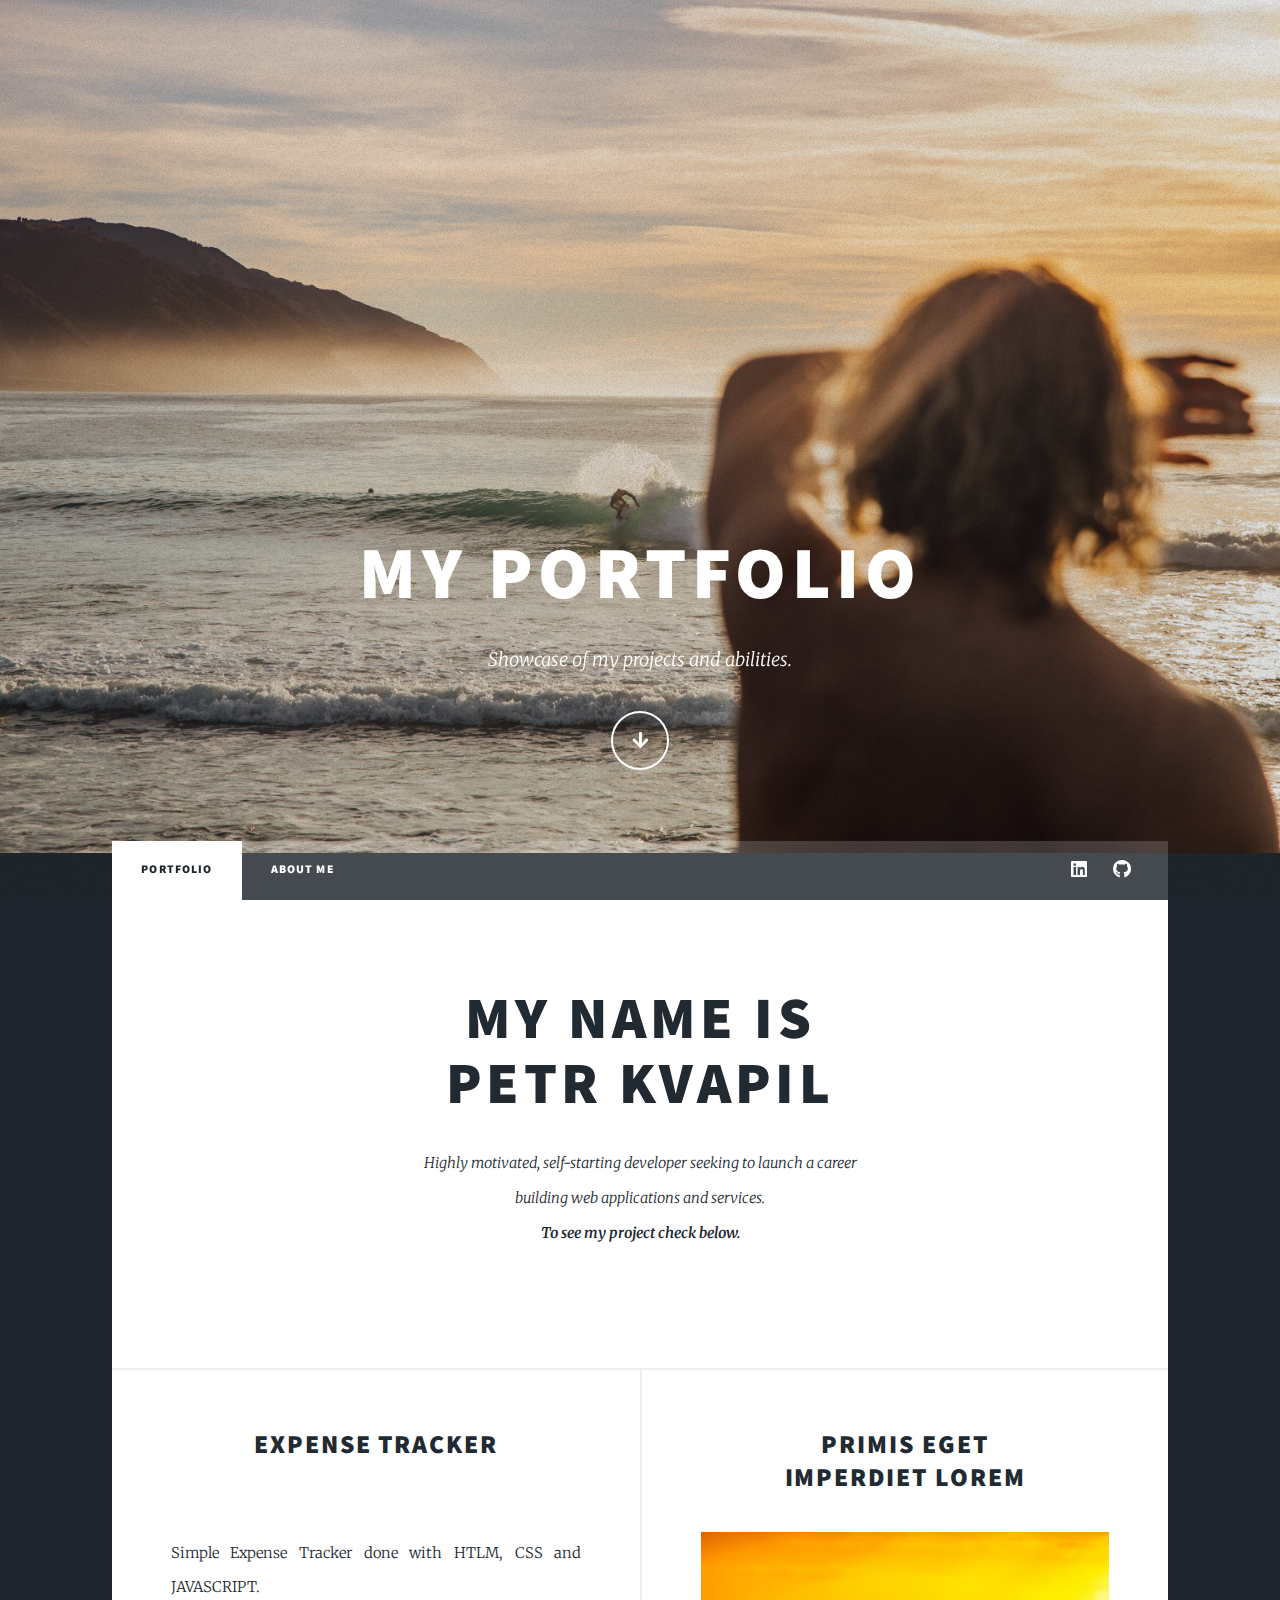
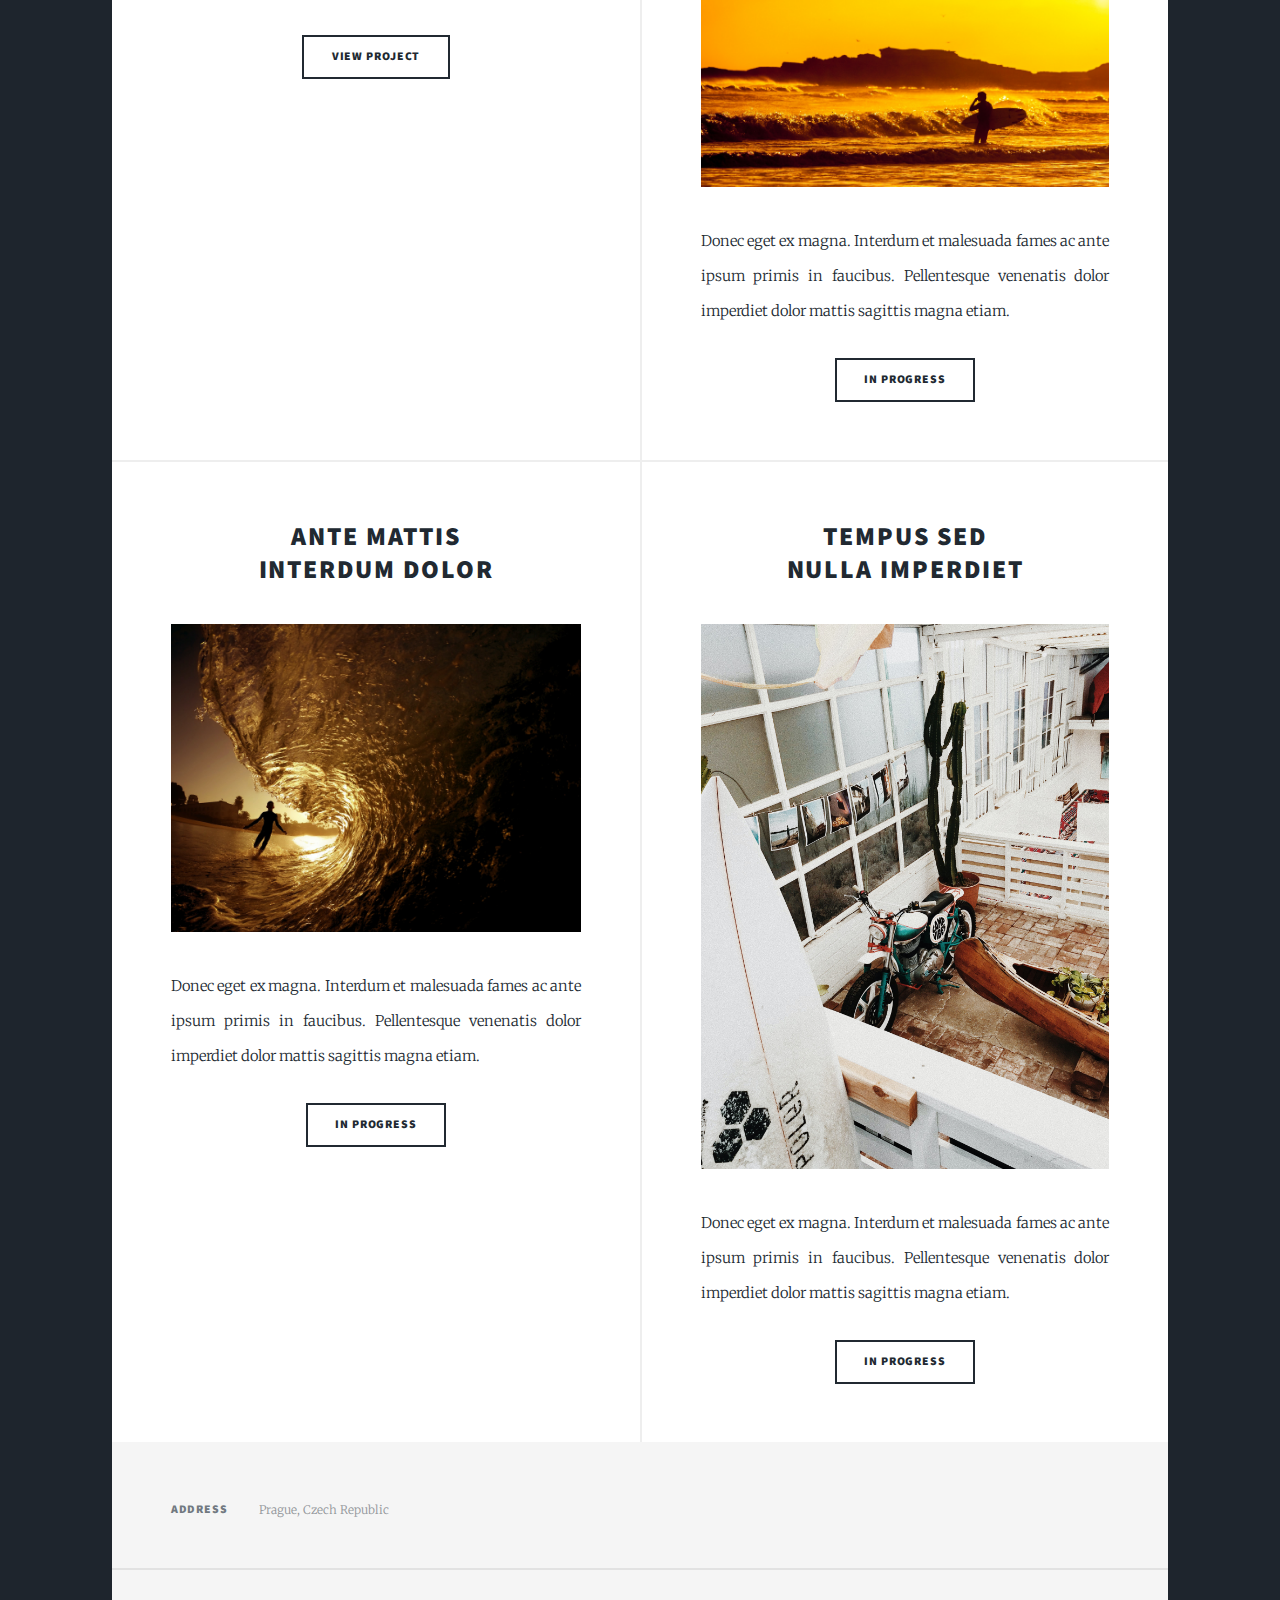
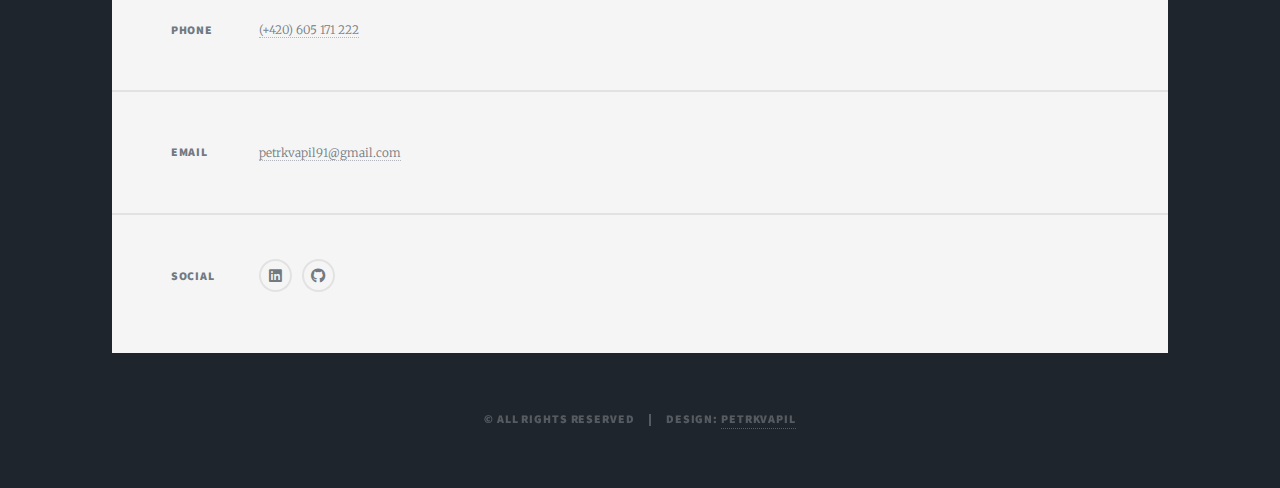
==== commit 931d73a2: "update" ====
--- a/index.html
+++ b/index.html
@@ -9,10 +9,8 @@
 	</head>
 	<body class="is-preload">
 
-		<!-- Wrapper -->
 			<div id="wrapper" class="fade-in">
 
-				<!-- Intro -->
 					<div id="intro">
 						<h1>My Portfolio</h1>
 						<p>Showcase of my projects and abilities.</p>
@@ -21,17 +19,10 @@
 						</ul>
 					</div>
 
-				<!-- Header -->
-					<header id="header">
-						<a href="index.html" class="logo">Home</a>
-					</header>
-
-				<!-- Nav -->
 					<nav id="nav">
 						<ul class="links">
 							<li class="active"><a href="index.html">Portfolio</a></li>
 							<li><a href="generic.html">About Me</a></li>
-							<li><a href="elements.html">Galery</a></li>
 						</ul>
 						<ul class="icons">
 							<li><a href="https://www.linkedin.com/in/petrkvapil91/" class="icon brands fa-linkedin"><span class="label">LinkedIn</span></a></li>
@@ -39,34 +30,26 @@
 						</ul>
 					</nav>
 
-				<!-- Main -->
 					<div id="main">
 
-						<!-- Featured Post -->
 							<article class="post featured">
 								<header class="major">
 									<h2><a href="#">My name is<br />
 									Petr Kvapil</a></h2>
 									<p>Highly motivated, self-starting developer seeking to launch a career <br />
-									building web applications and services.<br /></p>
+									building web applications and services.<br /><b>To see my project check below.</b></p>
 								</header>
-								<a href="#" class="image main"><img src="images/pic01.jpg" alt="" /></a>
-								<ul class="actions special">
-									<li><a href="#" class="button large">Check it out</a></li>
-								</ul>
 							</article>
 
-						<!-- Posts -->
 							<section class="posts">
 								<article>
 									<header>
-										<h2><a href="#">Sed magna<br />
-										ipsum faucibus</a></h2>
+										<h2><a href="#">Expense Tracker</a></h2>
 									</header>
-									<a href="#" class="image fit"><img src="images/pic02.jpg" alt="" /></a>
-									<p>Donec eget ex magna. Interdum et malesuada fames ac ante ipsum primis in faucibus. Pellentesque venenatis dolor imperdiet dolor mattis sagittis magna etiam.</p>
+									<a href="Expense Tracker/index.html" class="image fit"><img src="https://ak.picdn.net/shutterstock/videos/16435099/thumb/1.jpg" alt="" /></a>
+									<p>Simple Expense Tracker done with HTLM, CSS and JAVASCRIPT.</p>
 									<ul class="actions special">
-										<li><a href="#" class="button">Full Story</a></li>
+										<li><a href="Expense Tracker/index.html" class="button">View Project</a></li>
 									</ul>
 								</article>
 								<article>
@@ -77,7 +60,7 @@
 									<a href="#" class="image fit"><img src="images/pic03.jpg" alt="" /></a>
 									<p>Donec eget ex magna. Interdum et malesuada fames ac ante ipsum primis in faucibus. Pellentesque venenatis dolor imperdiet dolor mattis sagittis magna etiam.</p>
 									<ul class="actions special">
-										<li><a href="#" class="button">Full Story</a></li>
+										<li><a href="#" class="button">In progress</a></li>
 									</ul>
 								</article>
 								<article>
@@ -88,7 +71,7 @@
 									<a href="#" class="image fit"><img src="images/pic04.jpg" alt="" /></a>
 									<p>Donec eget ex magna. Interdum et malesuada fames ac ante ipsum primis in faucibus. Pellentesque venenatis dolor imperdiet dolor mattis sagittis magna etiam.</p>
 									<ul class="actions special">
-										<li><a href="#" class="button">Full Story</a></li>
+										<li><a href="#" class="button">In progress</a></li>
 									</ul>
 								</article>
 								<article>
@@ -99,14 +82,13 @@
 									<a href="#" class="image fit"><img src="images/pic05.jpg" alt="" /></a>
 									<p>Donec eget ex magna. Interdum et malesuada fames ac ante ipsum primis in faucibus. Pellentesque venenatis dolor imperdiet dolor mattis sagittis magna etiam.</p>
 									<ul class="actions special">
-										<li><a href="#" class="button">Full Story</a></li>
+										<li><a href="#" class="button">In progress</a></li>
 									</ul>
 								</article>
 							</section>
 
 					</div>
 
-				<!-- Footer -->
 					<footer id="footer">
 						<section class="split contact">
 							<section class="alt">
@@ -131,14 +113,12 @@
 						</section>
 					</footer>
 
-				<!-- Copyright -->
 					<div id="copyright">
 						<ul><li>&copy; All Rights reserved</li><li>Design: <a href="https://github.com/petrkvapil91">PetrKvapil</a></li></ul>
 					</div>
 
 			</div>
 
-		<!-- Scripts -->
 			<script src="assets/js/jquery.min.js"></script>
 			<script src="assets/js/jquery.scrollex.min.js"></script>
 			<script src="assets/js/jquery.scrolly.min.js"></script>
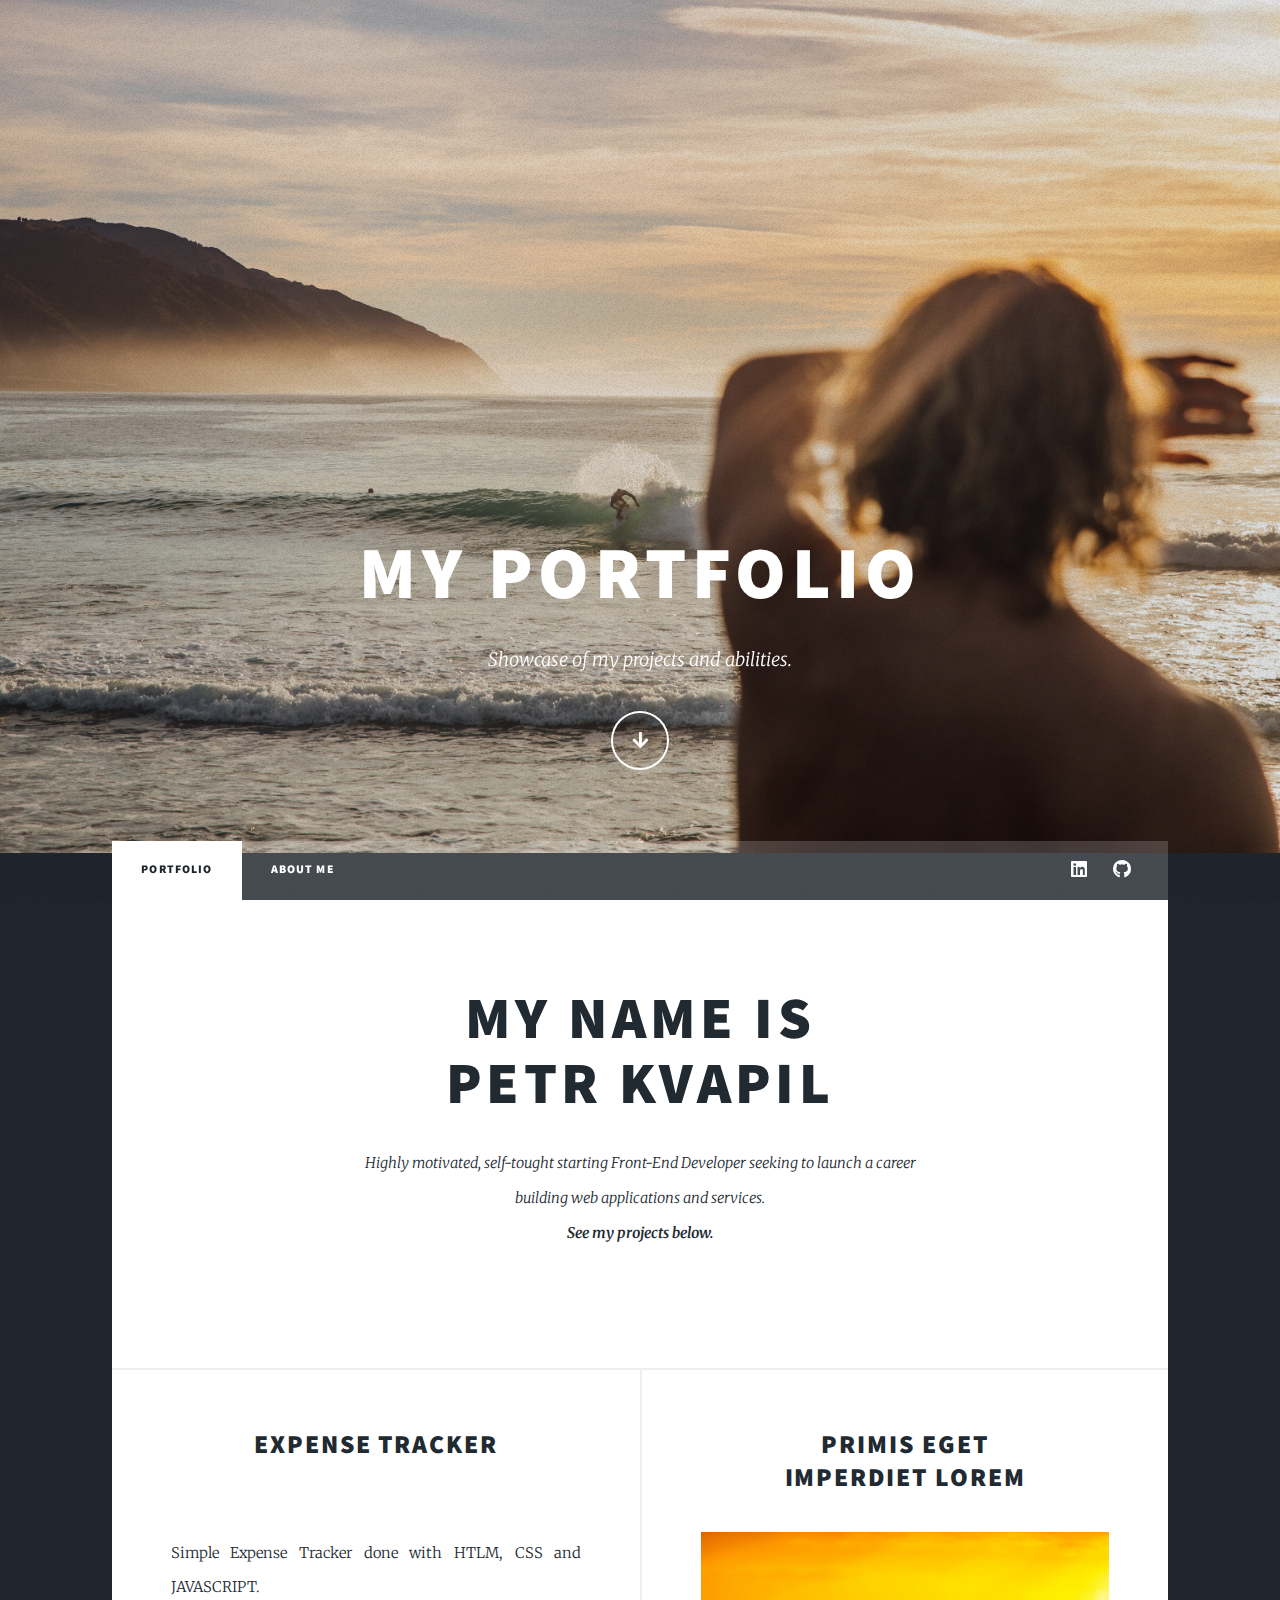
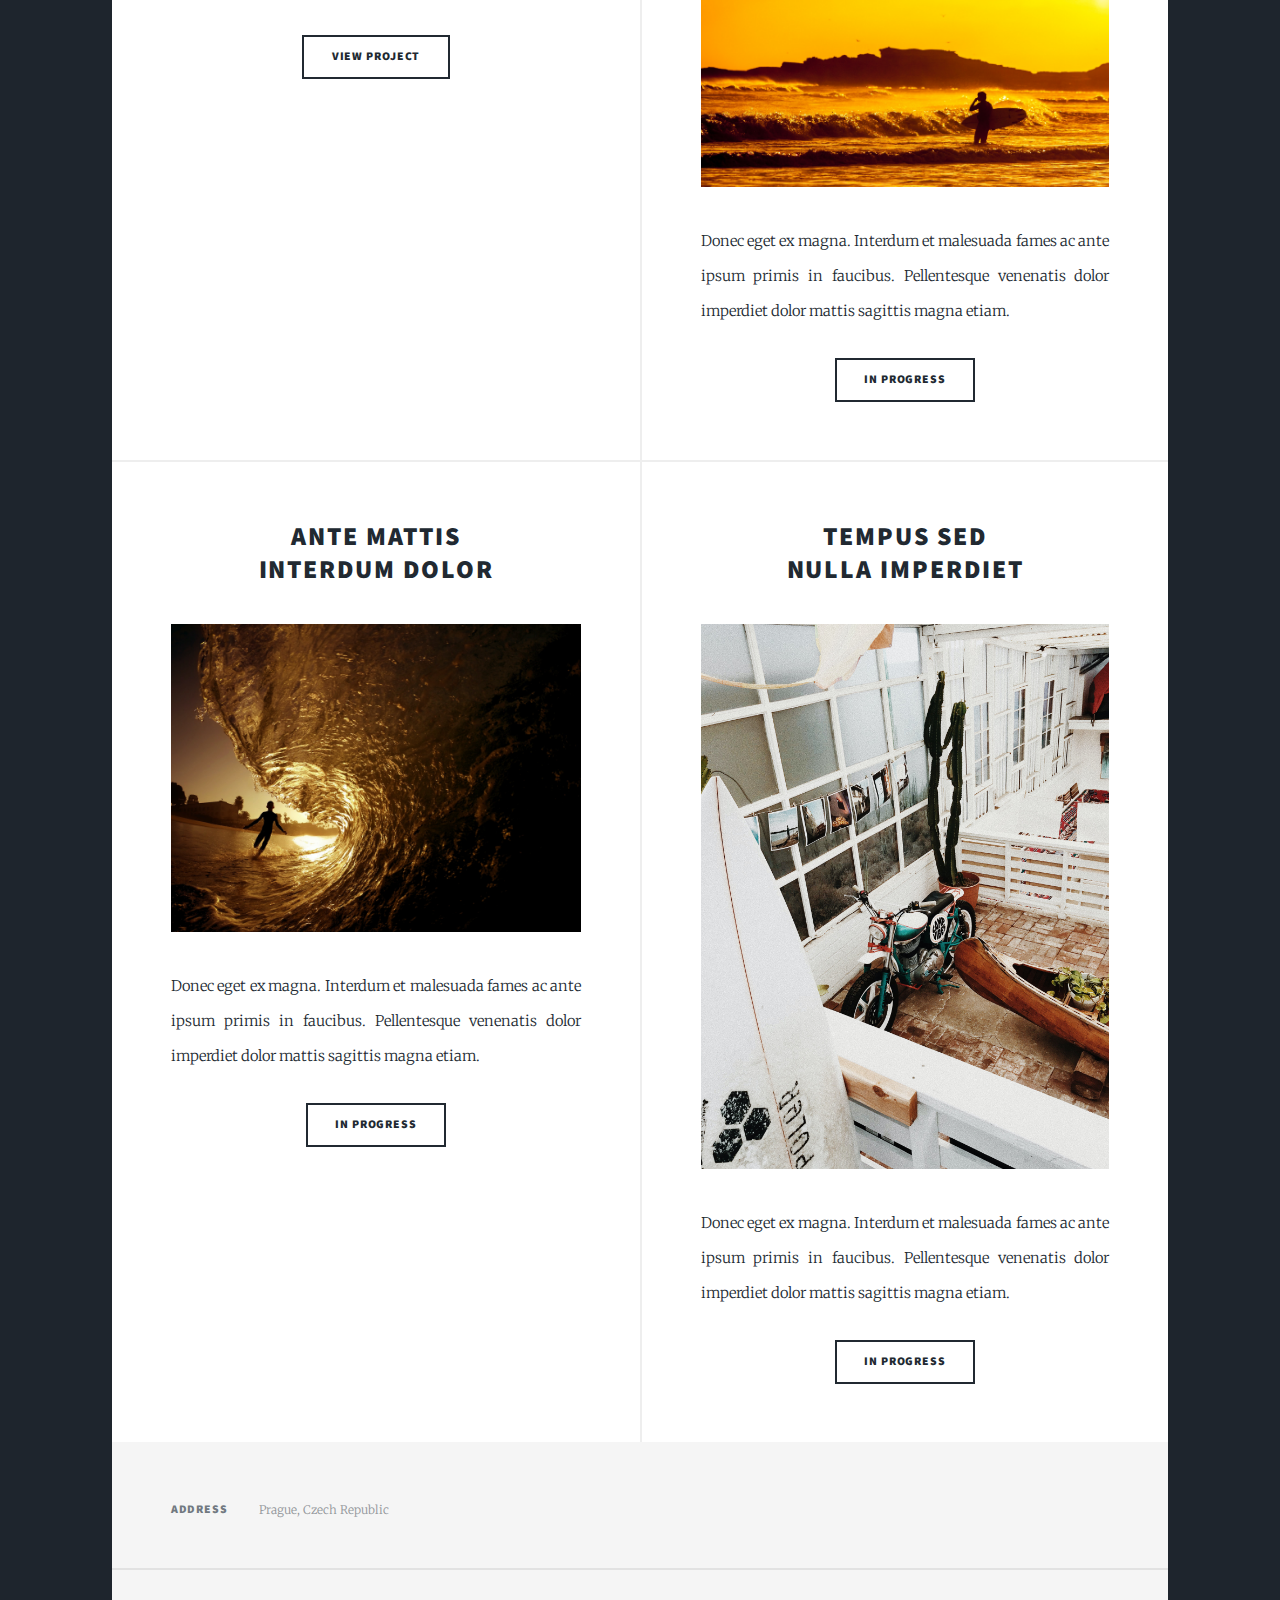
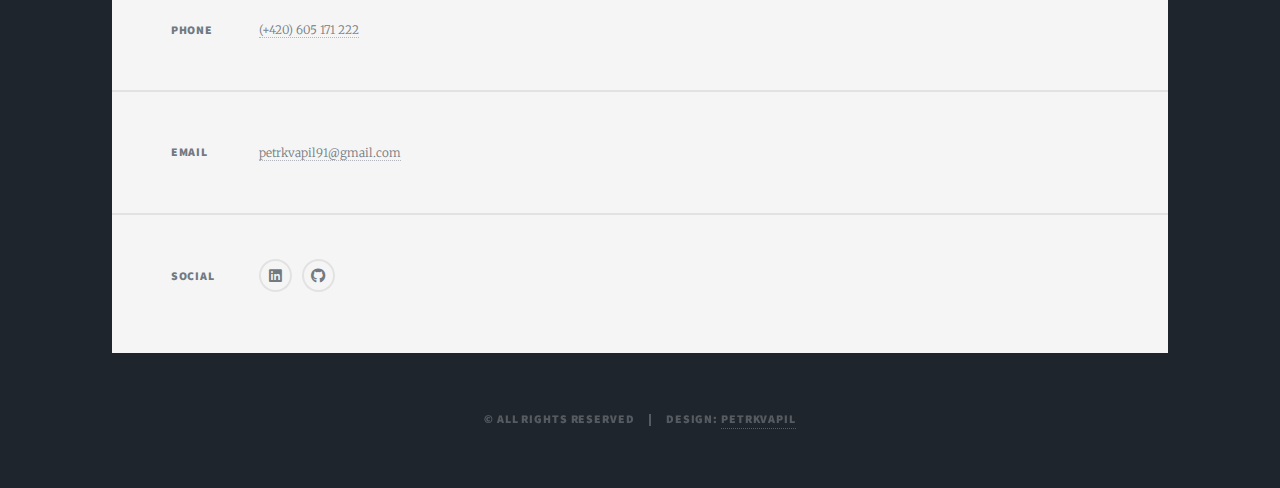
==== commit 4114424e: "Update index.html" ====
--- a/index.html
+++ b/index.html
@@ -15,7 +15,7 @@
 						<h1>My Portfolio</h1>
 						<p>Showcase of my projects and abilities.</p>
 						<ul class="actions">
-							<li><a href="#header" class="button icon solid solo fa-arrow-down scrolly">Continue</a></li>
+							<li><a href="#pageStart" class="button icon solid solo fa-arrow-down scrolly">Continue</a></li>
 						</ul>
 					</div>
 
@@ -34,10 +34,10 @@
 
 							<article class="post featured">
 								<header class="major">
-									<h2><a href="#">My name is<br />
+									<h2 id="pageStart"><a href="#">My name is<br/>
 									Petr Kvapil</a></h2>
-									<p>Highly motivated, self-starting developer seeking to launch a career <br />
-									building web applications and services.<br /><b>To see my project check below.</b></p>
+									<p>Highly motivated, self-tought starting <i>Front-End Developer</i> seeking to launch a career <br />
+									building web applications and services.<br /><b>See my projects below.</b></p>
 								</header>
 							</article>
 
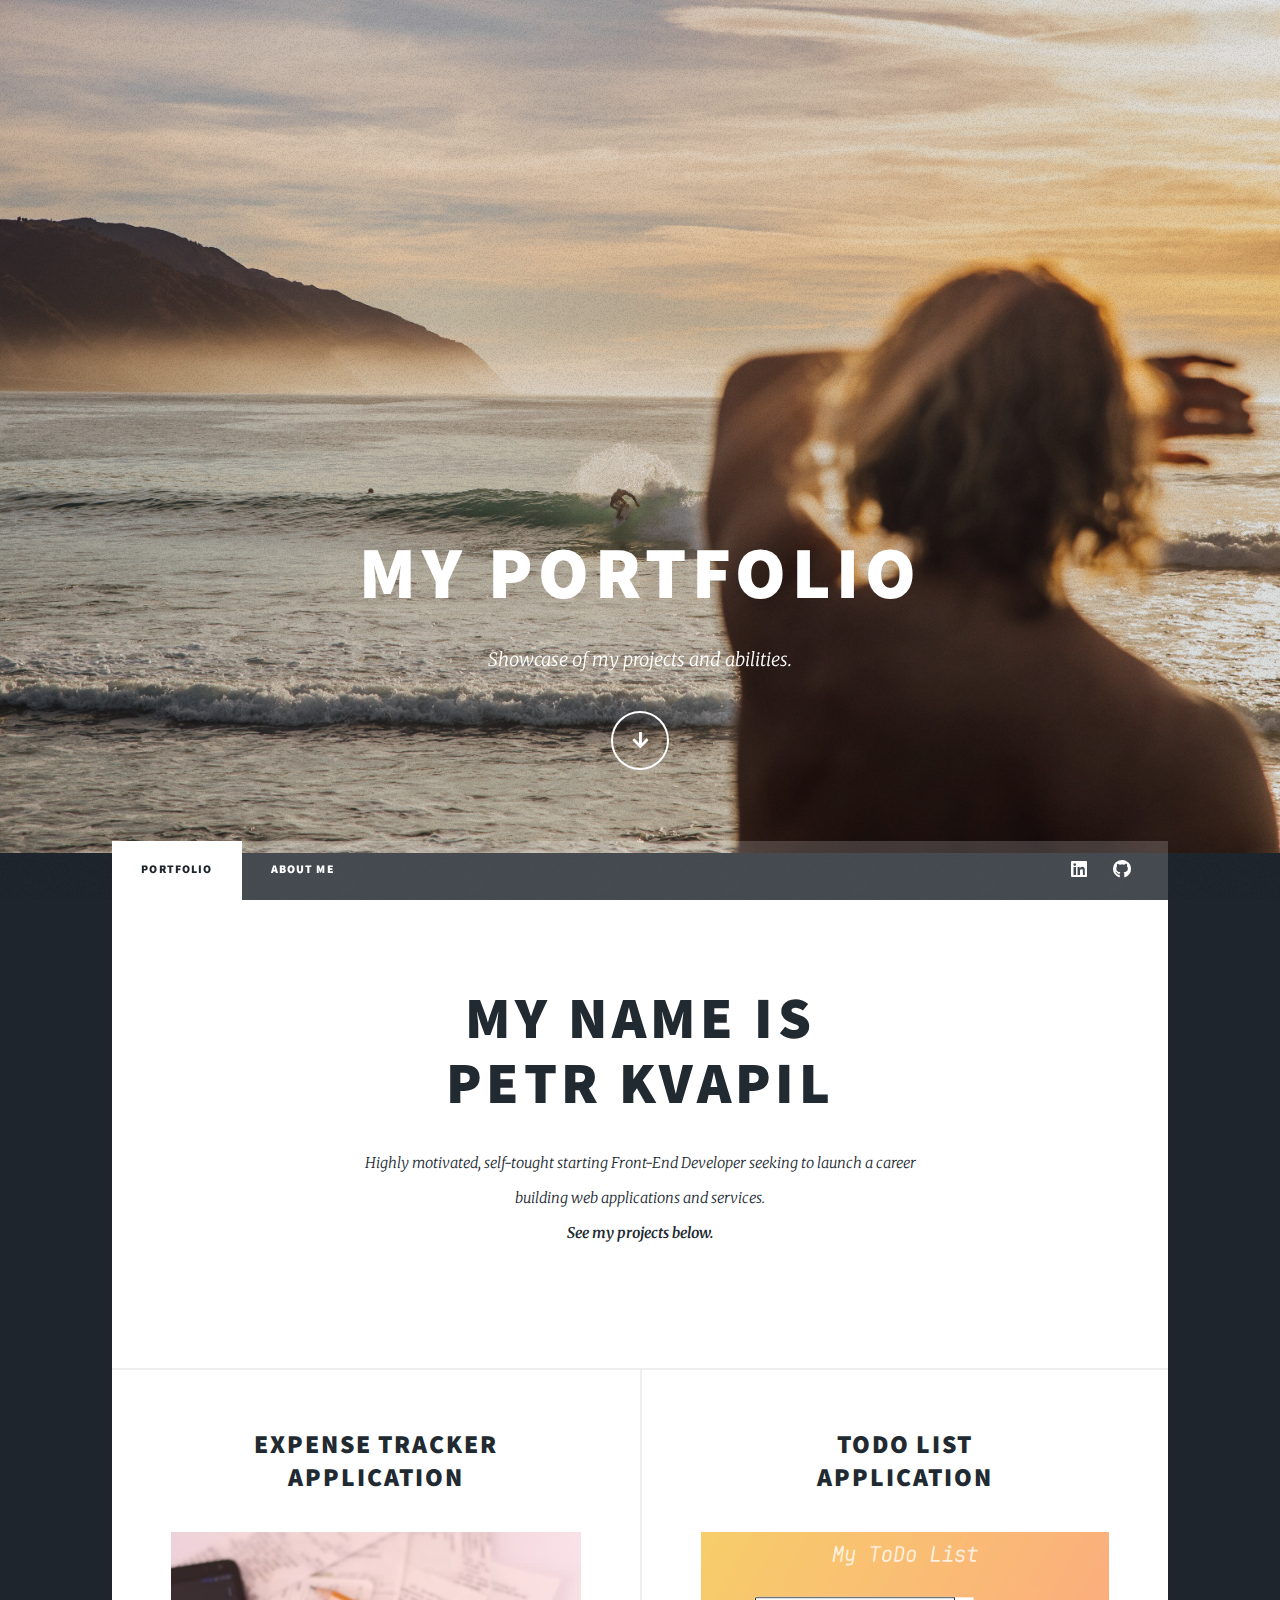
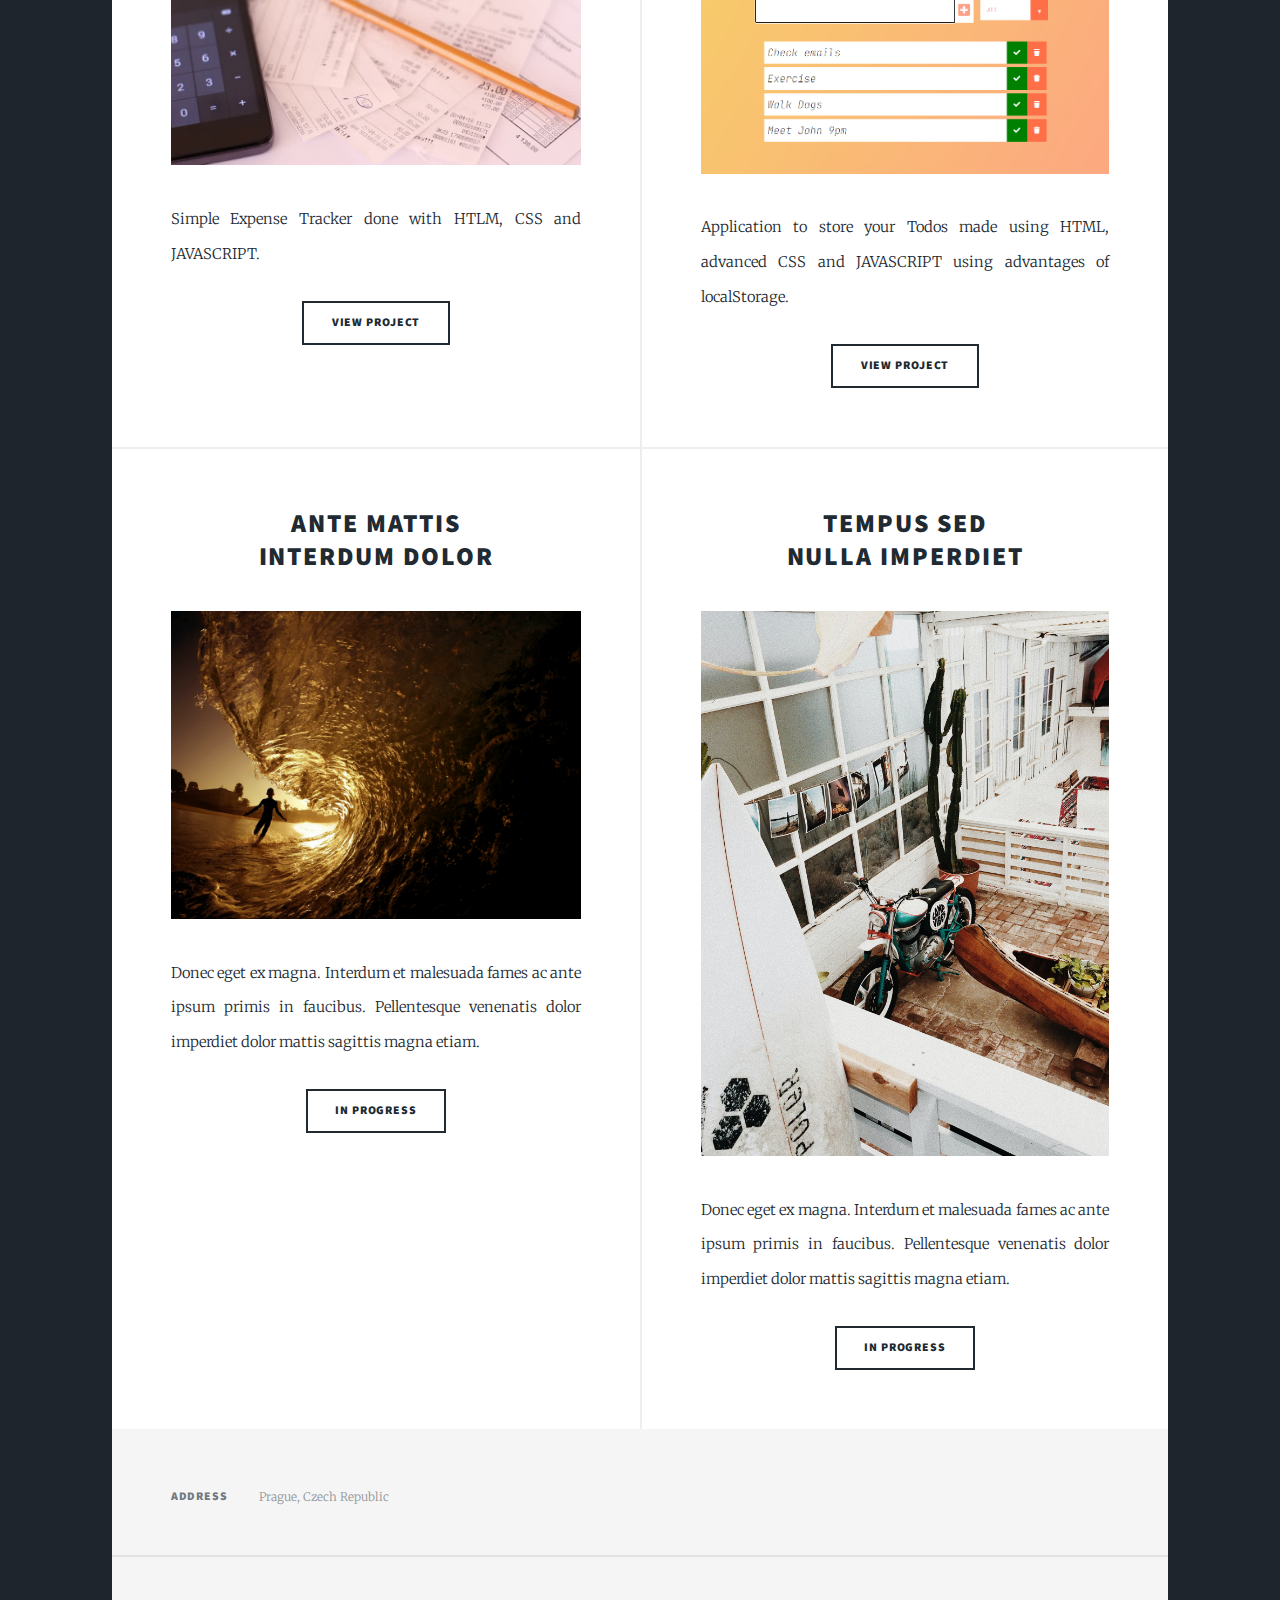
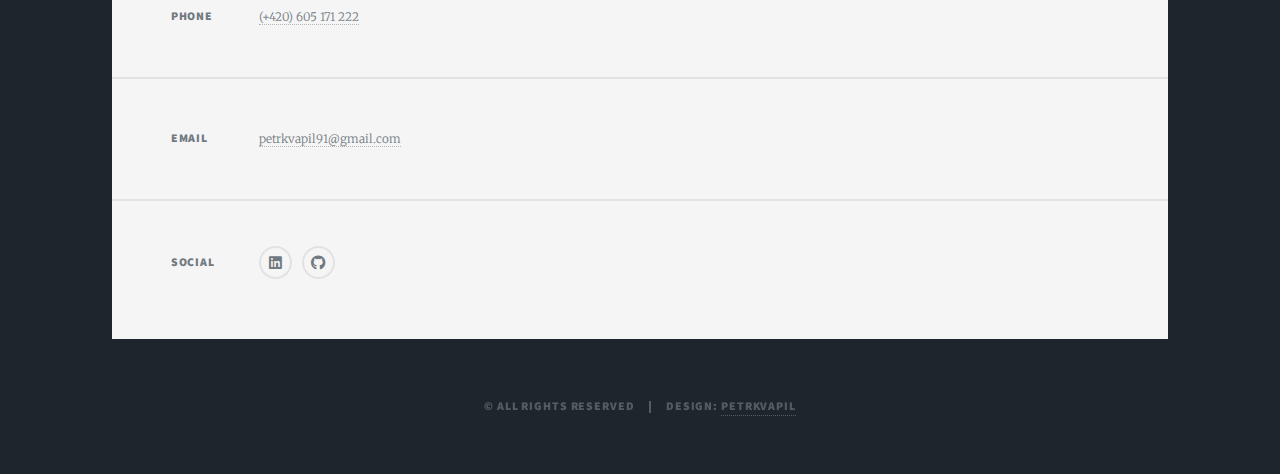
==== commit 4e7c5b69: "update" ====
--- a/index.html
+++ b/index.html
@@ -17,7 +17,7 @@
 						<ul class="actions">
 							<li><a href="#pageStart" class="button icon solid solo fa-arrow-down scrolly">Continue</a></li>
 						</ul>
-					</div>
+					</div> 
 
 					<nav id="nav">
 						<ul class="links">
@@ -44,23 +44,24 @@
 							<section class="posts">
 								<article>
 									<header>
-										<h2><a href="#">Expense Tracker</a></h2>
+										<h2><a href="#">Expense Tracker<br/>
+										Application</a></h2>
 									</header>
-									<a href="Expense Tracker/index.html" class="image fit"><img src="https://ak.picdn.net/shutterstock/videos/16435099/thumb/1.jpg" alt="" /></a>
+									<a href="projects/Expense Tracker/index.html" class="image fit"><img src="images/expense tracker.jpg" alt="" /></a>
 									<p>Simple Expense Tracker done with HTLM, CSS and JAVASCRIPT.</p>
 									<ul class="actions special">
-										<li><a href="Expense Tracker/index.html" class="button">View Project</a></li>
+										<li><a href="projects/Expense Tracker/index.html" class="button">View Project</a></li>
 									</ul>
 								</article>
 								<article>
 									<header>
-										<h2><a href="#">Primis eget<br />
-										imperdiet lorem</a></h2>
+										<h2><a href="#">ToDo List<br/>
+										Application</a></h2>
 									</header>
-									<a href="#" class="image fit"><img src="images/pic03.jpg" alt="" /></a>
-									<p>Donec eget ex magna. Interdum et malesuada fames ac ante ipsum primis in faucibus. Pellentesque venenatis dolor imperdiet dolor mattis sagittis magna etiam.</p>
+									<a href="projects/ToDo-List-App/index.html" class="image fit"><img src="images/todoapp.png" alt="" /></a>
+									<p>Application to store your Todos made using HTML, advanced CSS and JAVASCRIPT using advantages of localStorage.</p>
 									<ul class="actions special">
-										<li><a href="#" class="button">In progress</a></li>
+										<li><a href="projects/ToDo-List-App/index.html" class="button">View Project</a></li>
 									</ul>
 								</article>
 								<article>
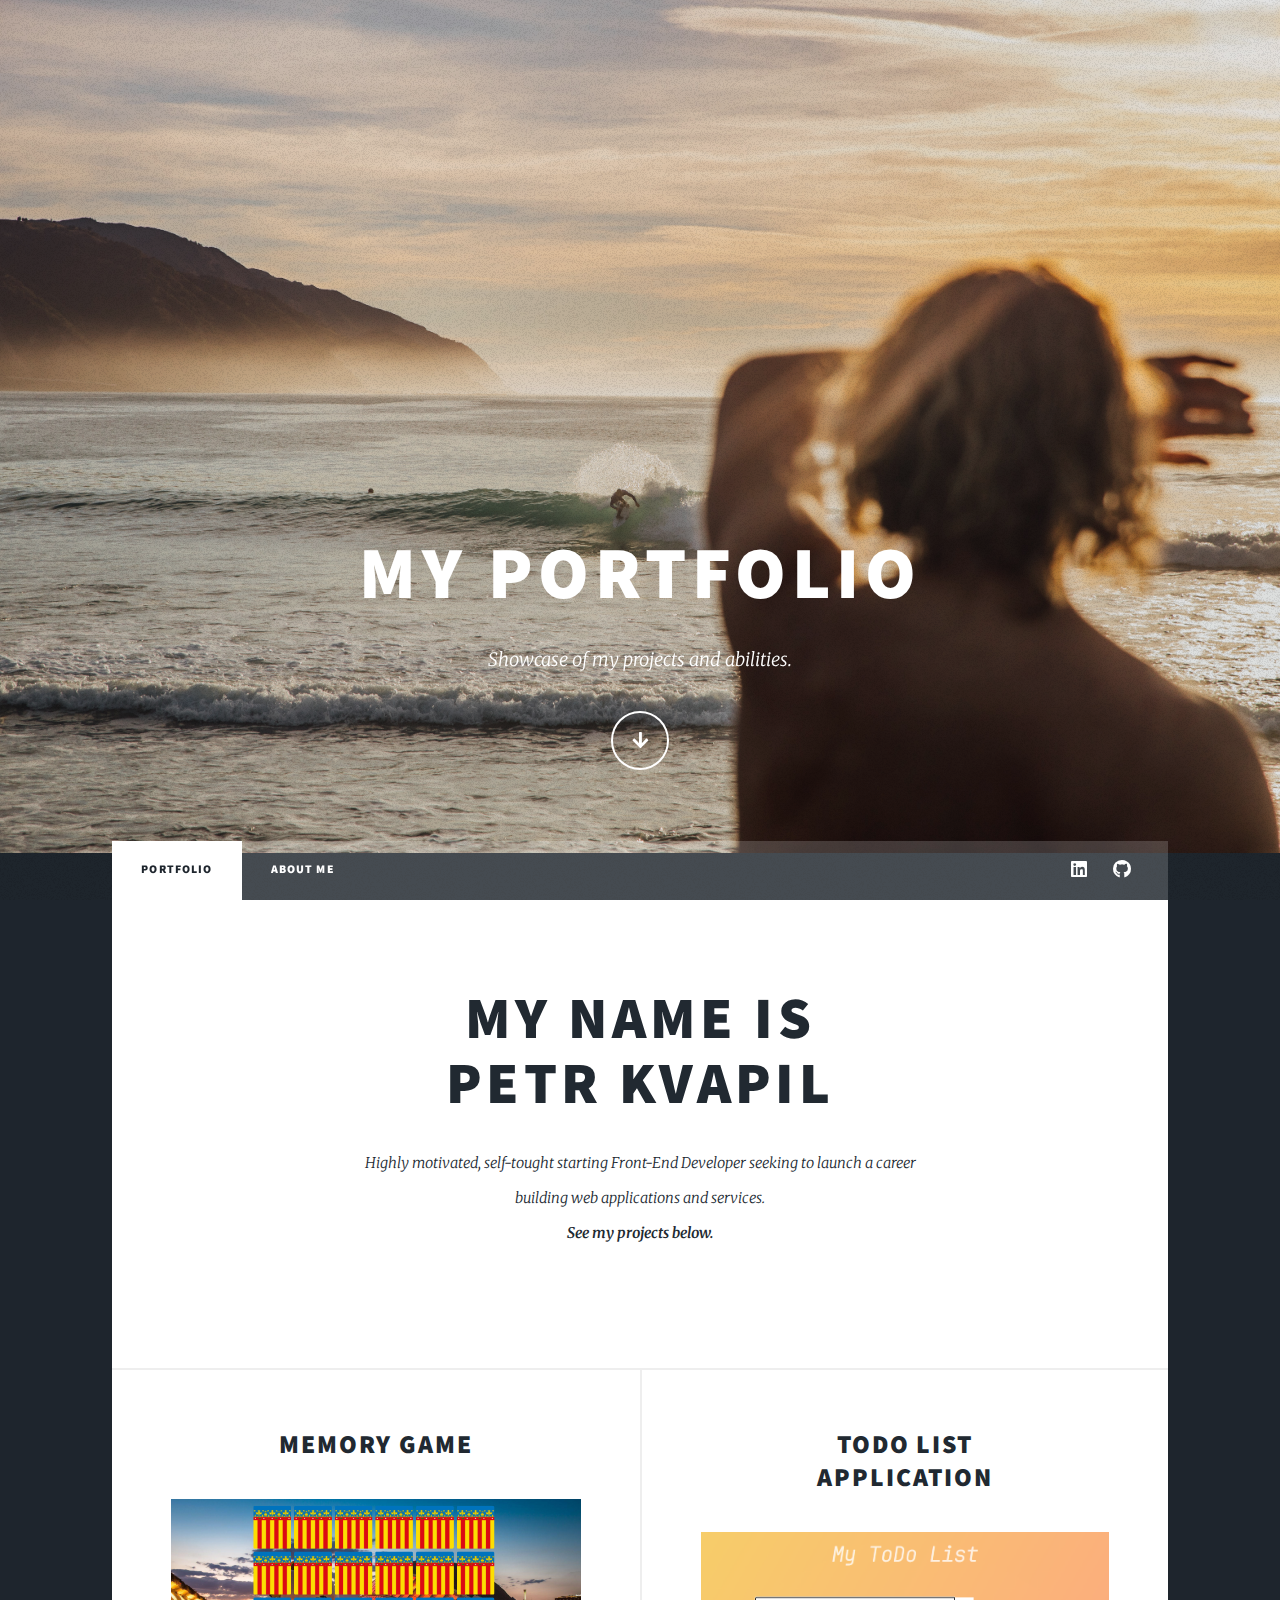
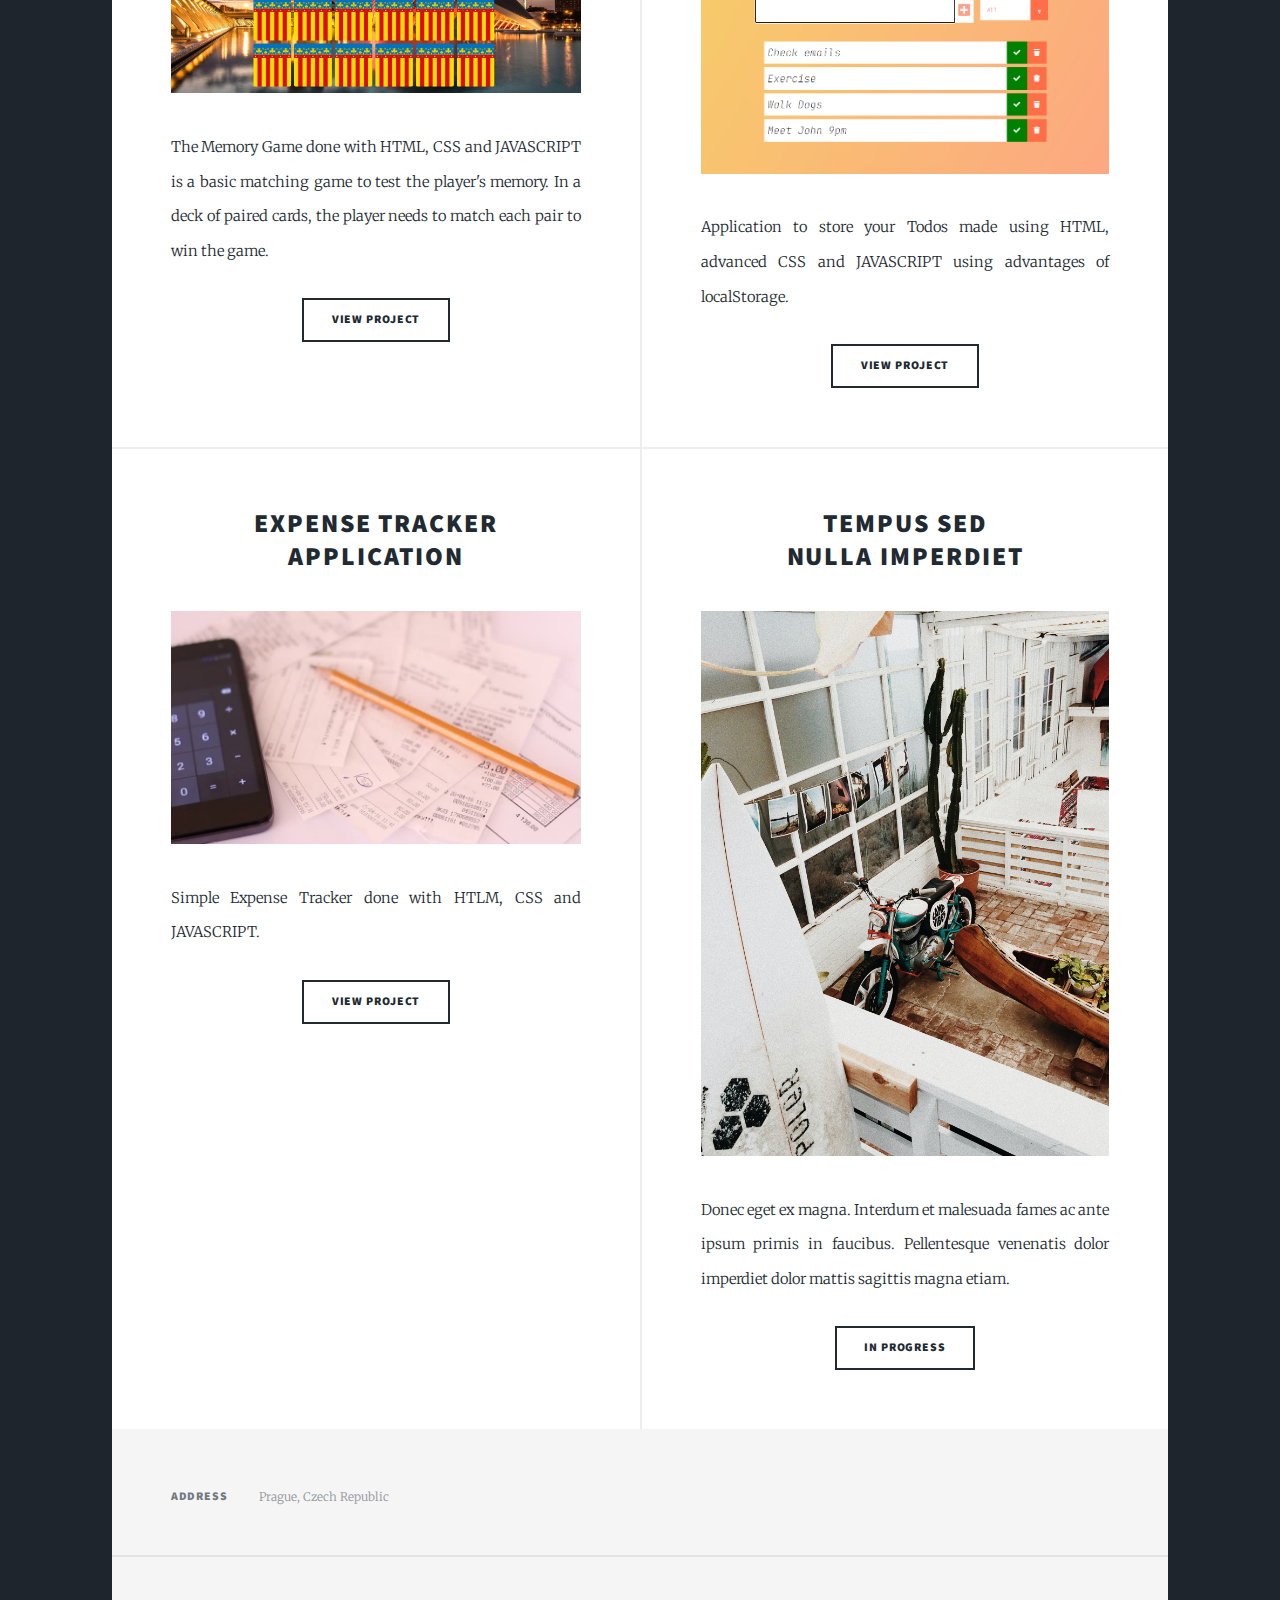
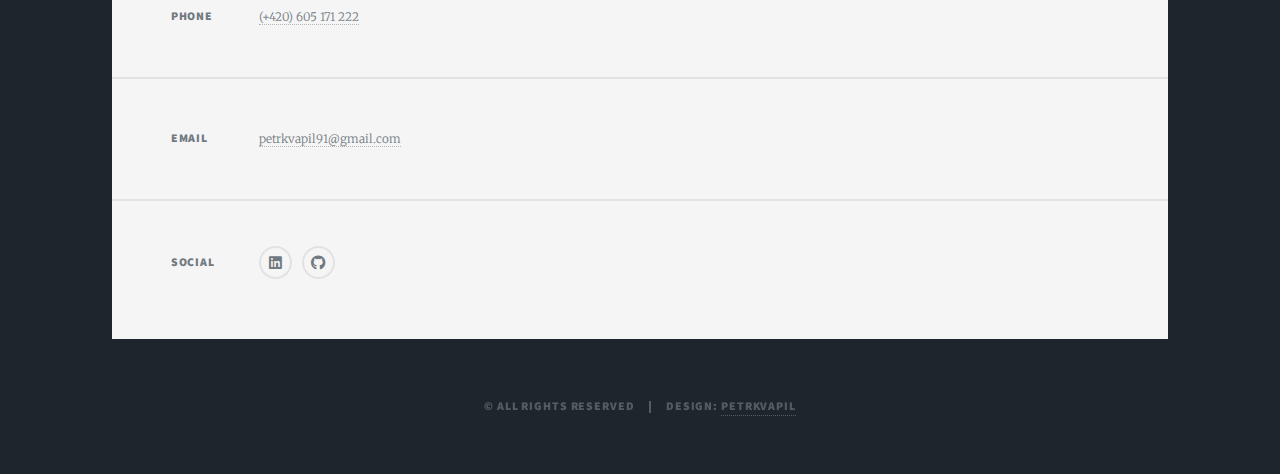
==== commit 622f5ea6: "update" ====
--- a/index.html
+++ b/index.html
@@ -44,13 +44,12 @@
 							<section class="posts">
 								<article>
 									<header>
-										<h2><a href="#">Expense Tracker<br/>
-										Application</a></h2>
+										<h2><a href="Memory Game/index.html">Memory Game</a></h2>
 									</header>
-									<a href="projects/Expense Tracker/index.html" class="image fit"><img src="images/expense tracker.jpg" alt="" /></a>
-									<p>Simple Expense Tracker done with HTLM, CSS and JAVASCRIPT.</p>
+									<a href="Memory Game/index.html" class="image fit"><img src="Memory Game/minilogo.png" alt="" /></a>
+									<p>The Memory Game done with HTML, CSS and JAVASCRIPT is a basic matching game to test the player's memory. In a deck of paired cards, the player needs to match each pair to win the game.</p>
 									<ul class="actions special">
-										<li><a href="projects/Expense Tracker/index.html" class="button">View Project</a></li>
+										<li><a href="Memory Game/index.html" class="button">View Project</a></li>
 									</ul>
 								</article>
 								<article>
@@ -58,21 +57,21 @@
 										<h2><a href="#">ToDo List<br/>
 										Application</a></h2>
 									</header>
-									<a href="projects/ToDo-List-App/index.html" class="image fit"><img src="images/todoapp.png" alt="" /></a>
+									<a href="ToDo List/index.html" class="image fit"><img src="images/todoapp.png" alt="" /></a>
 									<p>Application to store your Todos made using HTML, advanced CSS and JAVASCRIPT using advantages of localStorage.</p>
 									<ul class="actions special">
-										<li><a href="projects/ToDo-List-App/index.html" class="button">View Project</a></li>
+										<li><a href="ToDo List/index.html" class="button">View Project</a></li>
 									</ul>
 								</article>
 								<article>
 									<header>
-										<h2><a href="#">Ante mattis<br />
-										interdum dolor</a></h2>
+										<h2><a href="#">Expense Tracker<br/>
+										Application</a></h2>
 									</header>
-									<a href="#" class="image fit"><img src="images/pic04.jpg" alt="" /></a>
-									<p>Donec eget ex magna. Interdum et malesuada fames ac ante ipsum primis in faucibus. Pellentesque venenatis dolor imperdiet dolor mattis sagittis magna etiam.</p>
+									<a href="Expense Tracker/index.html" class="image fit"><img src="images/expense tracker.jpg" alt="" /></a>
+									<p>Simple Expense Tracker done with HTLM, CSS and JAVASCRIPT.</p>
 									<ul class="actions special">
-										<li><a href="#" class="button">In progress</a></li>
+										<li><a href="Expense Tracker/index.html" class="button">View Project</a></li>
 									</ul>
 								</article>
 								<article>
